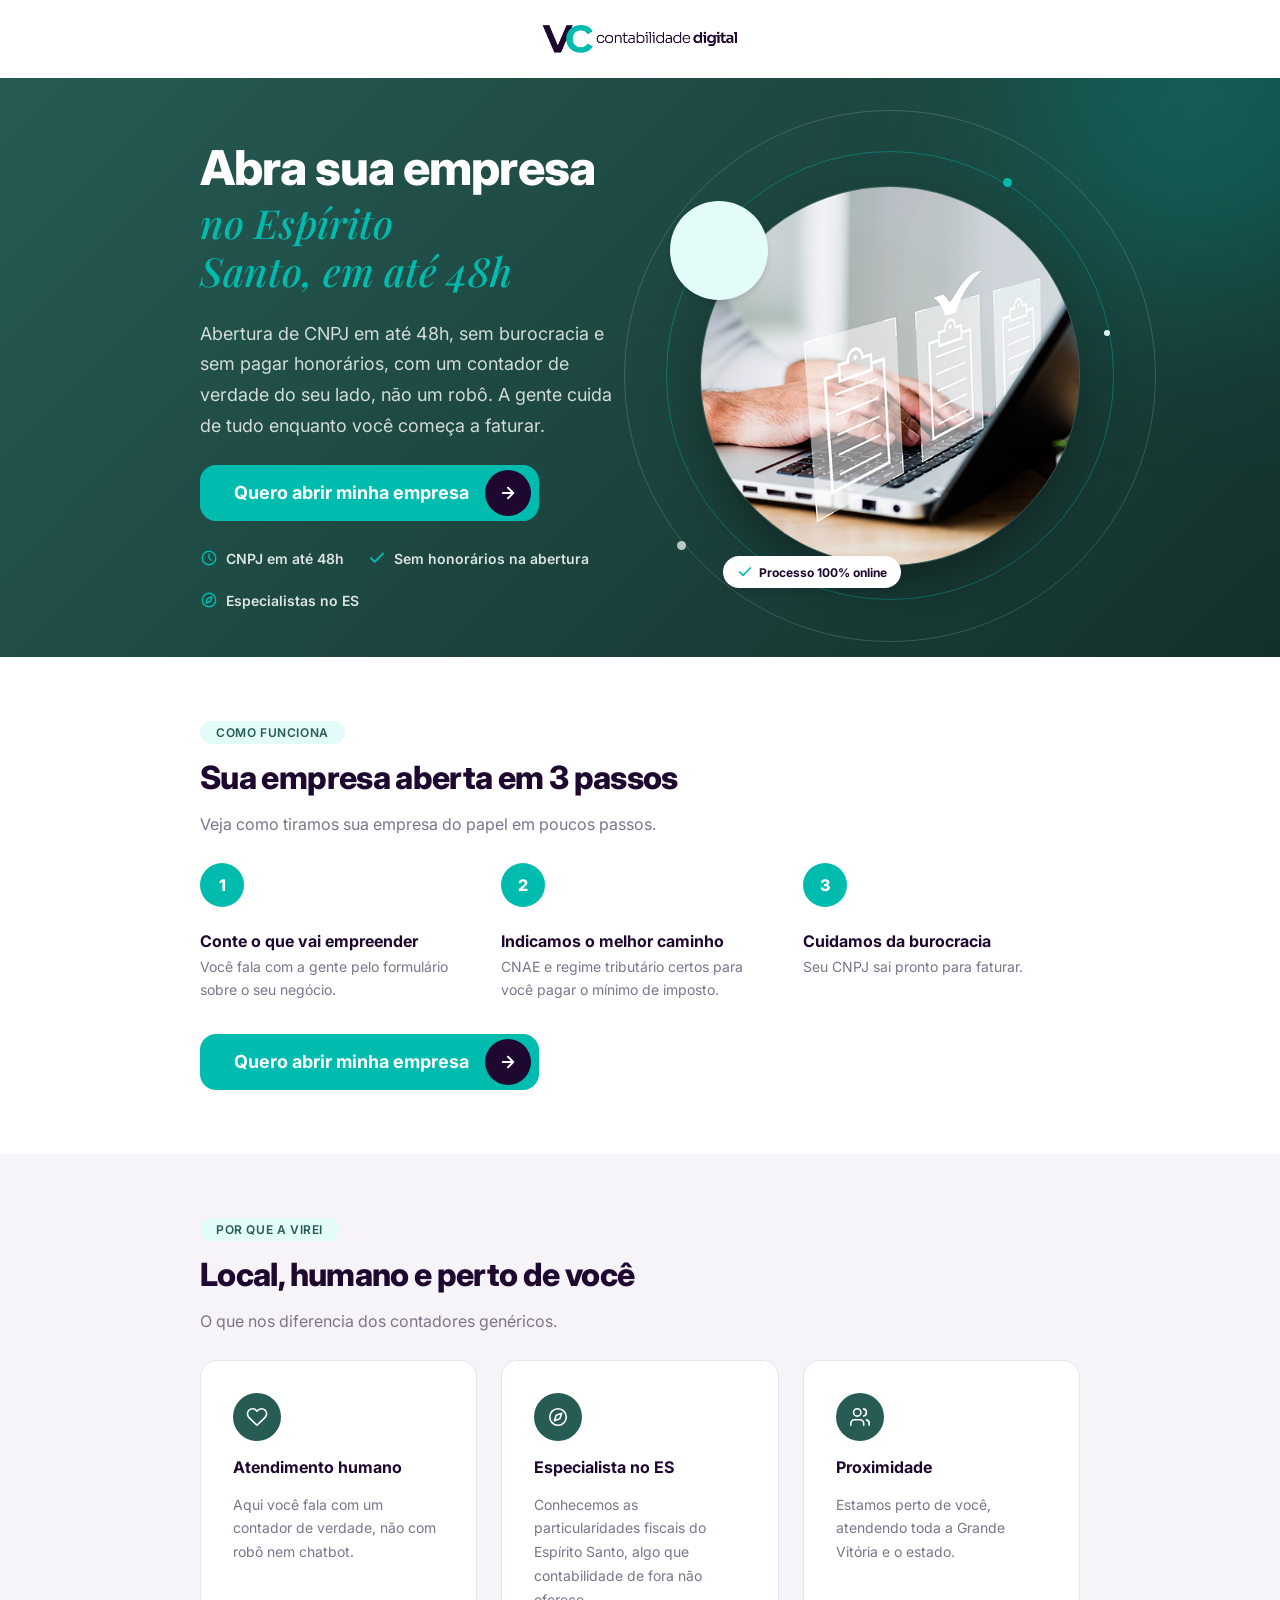
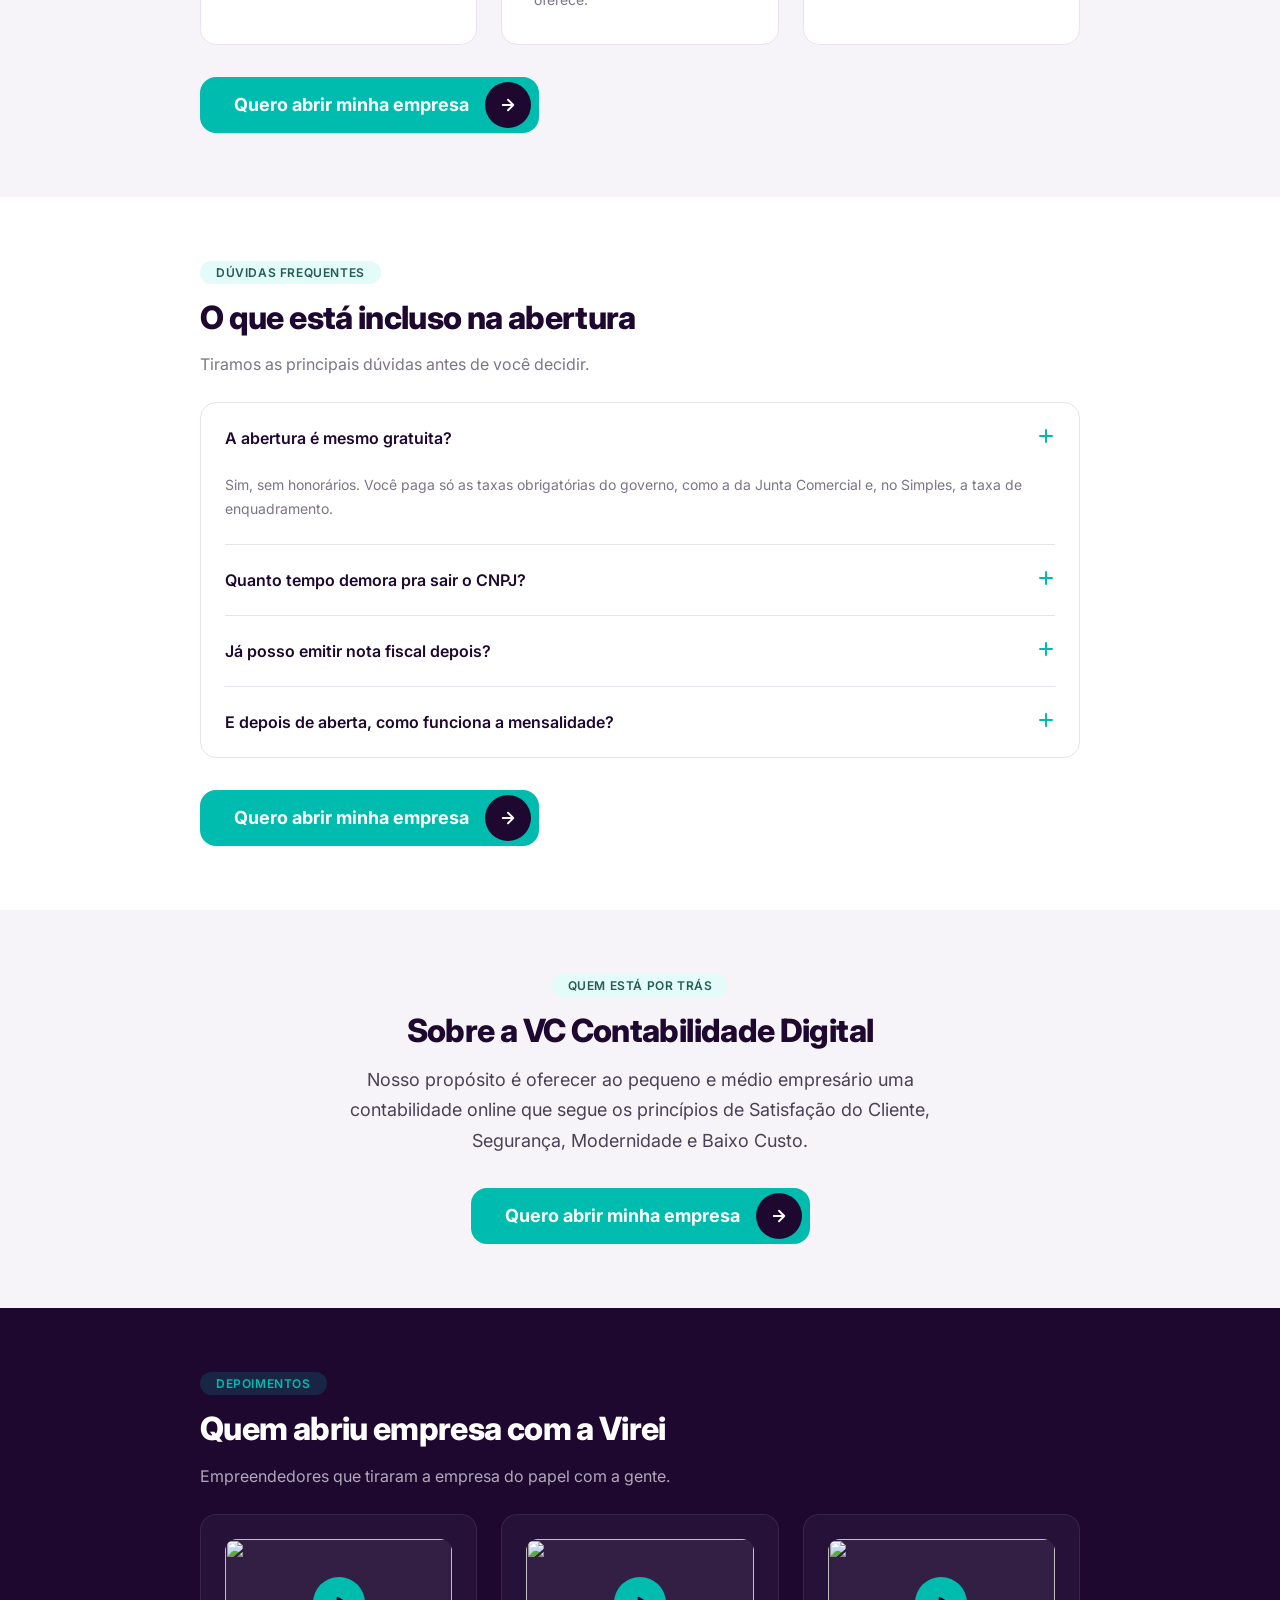
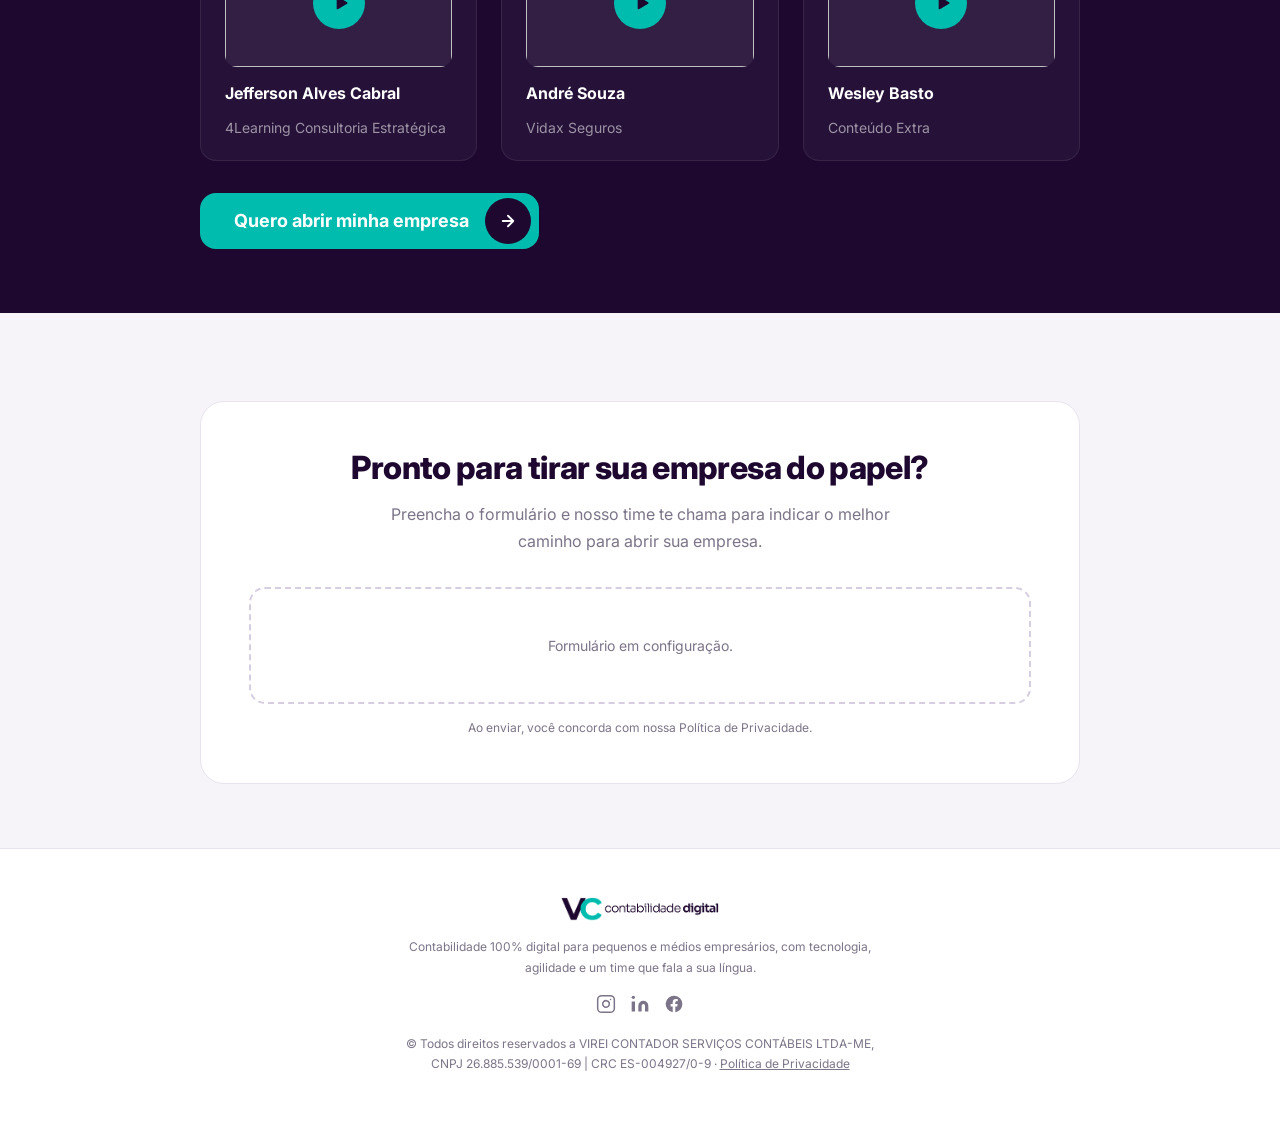
==== abertura-de-empresa/index.html @ c205fb71 "Remove eyebrow badge from all hero sections Drop the small uppercase label with the overlapping deco" ====
<!DOCTYPE html>
<html lang="pt-BR">
<head>
  <meta charset="UTF-8">
  <meta name="viewport" content="width=device-width, initial-scale=1.0">
  <title>Abra sua Empresa no Espírito Santo em até 48h, VC Contabilidade Digital</title>
  <meta name="description" content="Abertura de CNPJ em até 48h, sem burocracia e sem pagar honorários, com um contador de verdade do seu lado.">
  <link rel="icon" type="image/webp" href="/assets/vireicontador/favicon_vireicontador.webp">
  <link rel="preconnect" href="https://fonts.googleapis.com">
  <link rel="preconnect" href="https://fonts.gstatic.com" crossorigin>
  <link href="https://fonts.googleapis.com/css2?family=Inter:wght@400;500;600;700;800&family=Playfair+Display:ital,wght@1,500;1,600&display=swap" rel="stylesheet">
  <link rel="stylesheet" href="/assets/vireicontador/lp-funis.css">
</head>
<body>

<svg xmlns="http://www.w3.org/2000/svg" style="display:none">
  <symbol id="icon-arrow" viewBox="0 0 24 24" fill="none" stroke="currentColor" stroke-width="2.5" stroke-linecap="round" stroke-linejoin="round"><path d="M5 12h14M12 5l7 7-7 7"/></symbol>
  <symbol id="icon-play" viewBox="0 0 24 24" fill="currentColor"><path d="M8 5.5v13a1 1 0 0 0 1.5.87l11-6.5a1 1 0 0 0 0-1.74l-11-6.5A1 1 0 0 0 8 5.5Z"/></symbol>
  <symbol id="icon-plus" viewBox="0 0 18 18" fill="none" stroke="currentColor" stroke-width="2" stroke-linecap="round"><line class="v" x1="9" y1="3" x2="9" y2="15"/><line x1="3" y1="9" x2="15" y2="9"/></symbol>
  <symbol id="icon-check" viewBox="0 0 24 24" fill="none" stroke="currentColor" stroke-width="2.5" stroke-linecap="round" stroke-linejoin="round"><path d="M20 6 9 17l-5-5"/></symbol>
  <symbol id="icon-clock" viewBox="0 0 24 24" fill="none" stroke="currentColor" stroke-width="1.8" stroke-linecap="round" stroke-linejoin="round"><circle cx="12" cy="12" r="9"/><path d="M12 7v5l3 3"/></symbol>
  <symbol id="icon-heart" viewBox="0 0 24 24" fill="none" stroke="currentColor" stroke-width="1.8" stroke-linecap="round" stroke-linejoin="round"><path d="M20.84 4.61a5.5 5.5 0 00-7.78 0L12 5.67l-1.06-1.06a5.5 5.5 0 10-7.78 7.78l1.06 1.06L12 21l7.78-7.55 1.06-1.06a5.5 5.5 0 000-7.78Z"/></symbol>
  <symbol id="icon-compass" viewBox="0 0 24 24" fill="none" stroke="currentColor" stroke-width="1.8" stroke-linecap="round" stroke-linejoin="round"><circle cx="12" cy="12" r="9"/><path d="M16 8l-2 6-6 2 2-6 6-2z"/></symbol>
  <symbol id="icon-users" viewBox="0 0 24 24" fill="none" stroke="currentColor" stroke-width="1.8" stroke-linecap="round" stroke-linejoin="round"><path d="M16 21v-2a4 4 0 00-4-4H6a4 4 0 00-4 4v2"/><circle cx="9" cy="7" r="4"/><path d="M22 21v-2a4 4 0 00-3-3.87M16 3.13a4 4 0 010 7.75"/></symbol>
  <symbol id="icon-instagram" viewBox="0 0 24 24" fill="none" stroke="currentColor" stroke-width="1.8" stroke-linecap="round" stroke-linejoin="round"><rect x="2" y="2" width="20" height="20" rx="5" ry="5"/><path d="M16 11.37A4 4 0 1112.63 8 4 4 0 0116 11.37z"/><line x1="17.5" y1="6.5" x2="17.51" y2="6.5"/></symbol>
  <symbol id="icon-linkedin" viewBox="0 0 24 24" fill="currentColor"><path d="M16 8a6 6 0 016 6v7h-4v-7a2 2 0 00-2-2 2 2 0 00-2 2v7h-4v-7a6 6 0 016-6zM2 9h4v12H2z"/><circle cx="4" cy="4" r="2"/></symbol>
  <symbol id="icon-facebook" viewBox="0 0 24 24" fill="currentColor"><path d="M22 12a10 10 0 10-11.56 9.88v-6.99H7.9V12h2.54V9.8c0-2.5 1.49-3.89 3.77-3.89 1.09 0 2.24.2 2.24.2v2.46h-1.26c-1.24 0-1.63.77-1.63 1.56V12h2.78l-.44 2.89h-2.34v6.99A10 10 0 0022 12z"/></symbol>
</svg>

<div class="lp-brand">
  <img src="/assets/vireicontador/logo-vcdigital-roxo.webp" alt="VC Contabilidade Digital">
</div>

<!-- HERO -->
<section class="lp-hero">
  <div class="container lp-hero__inner">
    <div class="lp-hero__content">
      <h1 class="lp-hero__title">
        <span class="lp-hero__title-bold">Abra sua empresa</span>
        <span class="lp-hero__title-script">no Espírito Santo, em até 48h</span>
      </h1>
      <p class="lp-hero__desc">Abertura de CNPJ em até 48h, sem burocracia e sem pagar honorários, com um contador de verdade do seu lado, não um robô. A gente cuida de tudo enquanto você começa a faturar.</p>
      <a href="#formulario" class="btn btn--split">
        <span>Quero abrir minha empresa</span>
        <span class="btn__circle" aria-hidden="true"><svg><use href="#icon-arrow"/></svg></span>
      </a>
      <div class="lp-hero__trust">
        <span class="lp-hero__trust-item"><svg aria-hidden="true"><use href="#icon-clock"/></svg>CNPJ em até 48h</span>
        <span class="lp-hero__trust-item"><svg aria-hidden="true"><use href="#icon-check"/></svg>Sem honorários na abertura</span>
        <span class="lp-hero__trust-item"><svg aria-hidden="true"><use href="#icon-compass"/></svg>Especialistas no ES</span>
      </div>
    </div>
    <div class="lp-hero__orbits">
      <span class="lp-hero__ring lp-hero__ring--1" aria-hidden="true"></span>
      <span class="lp-hero__ring lp-hero__ring--2" aria-hidden="true"></span>
      <span class="lp-hero__ring lp-hero__ring--3" aria-hidden="true"></span>
      <span class="lp-hero__dot lp-hero__dot--1" aria-hidden="true"></span>
      <span class="lp-hero__dot lp-hero__dot--2" aria-hidden="true"></span>
      <span class="lp-hero__dot lp-hero__dot--3" aria-hidden="true"></span>
      <span class="lp-hero__accent-circle" aria-hidden="true"></span>
      <div class="lp-hero__media">
        <img src="/assets/vireicontador/abertura-empresa-vc.webp" alt="Processo de abertura de empresa 100% online" width="380" height="380" loading="eager">
      </div>
      <span class="lp-hero__badge"><svg aria-hidden="true"><use href="#icon-check"/></svg>Processo 100% online</span>
    </div>
  </div>
</section>

<!-- COMO FUNCIONA -->
<section class="lp-section">
  <div class="container">
    <span class="lp-section__eyebrow">Como funciona</span>
    <h2 class="lp-section__title">Sua empresa aberta em 3 passos</h2>
    <p class="lp-section__desc">Veja como tiramos sua empresa do papel em poucos passos.</p>
    <div class="lp-steps">
      <div class="lp-step">
        <span class="lp-step__no">1</span>
        <div><p class="lp-step__title">Conte o que vai empreender</p><p class="lp-step__desc">Você fala com a gente pelo formulário sobre o seu negócio.</p></div>
      </div>
      <div class="lp-step">
        <span class="lp-step__no">2</span>
        <div><p class="lp-step__title">Indicamos o melhor caminho</p><p class="lp-step__desc">CNAE e regime tributário certos para você pagar o mínimo de imposto.</p></div>
      </div>
      <div class="lp-step">
        <span class="lp-step__no">3</span>
        <div><p class="lp-step__title">Cuidamos da burocracia</p><p class="lp-step__desc">Seu CNPJ sai pronto para faturar.</p></div>
      </div>
    </div>
    <div class="lp-section__cta">
      <a href="#formulario" class="btn btn--split">
        <span>Quero abrir minha empresa</span>
        <span class="btn__circle" aria-hidden="true"><svg><use href="#icon-arrow"/></svg></span>
      </a>
    </div>
  </div>
</section>

<!-- DIFERENCIAL -->
<section class="lp-section lp-section--alt">
  <div class="container">
    <span class="lp-section__eyebrow">Por que a Virei</span>
    <h2 class="lp-section__title">Local, humano e perto de você</h2>
    <p class="lp-section__desc">O que nos diferencia dos contadores genéricos.</p>
    <div class="lp-diff-grid">
      <div class="lp-diff-card">
        <span class="lp-diff-card__icon" aria-hidden="true"><svg><use href="#icon-heart"/></svg></span>
        <p class="lp-diff-card__title">Atendimento humano</p>
        <p class="lp-diff-card__desc">Aqui você fala com um contador de verdade, não com robô nem chatbot.</p>
      </div>
      <div class="lp-diff-card">
        <span class="lp-diff-card__icon" aria-hidden="true"><svg><use href="#icon-compass"/></svg></span>
        <p class="lp-diff-card__title">Especialista no ES</p>
        <p class="lp-diff-card__desc">Conhecemos as particularidades fiscais do Espírito Santo, algo que contabilidade de fora não oferece.</p>
      </div>
      <div class="lp-diff-card">
        <span class="lp-diff-card__icon" aria-hidden="true"><svg><use href="#icon-users"/></svg></span>
        <p class="lp-diff-card__title">Proximidade</p>
        <p class="lp-diff-card__desc">Estamos perto de você, atendendo toda a Grande Vitória e o estado.</p>
      </div>
    </div>
    <div class="lp-section__cta">
      <a href="#formulario" class="btn btn--split">
        <span>Quero abrir minha empresa</span>
        <span class="btn__circle" aria-hidden="true"><svg><use href="#icon-arrow"/></svg></span>
      </a>
    </div>
  </div>
</section>

<!-- OBJEÇÕES / O QUE ESTÁ INCLUSO -->
<section class="lp-section">
  <div class="container">
    <span class="lp-section__eyebrow">Dúvidas frequentes</span>
    <h2 class="lp-section__title">O que está incluso na abertura</h2>
    <p class="lp-section__desc">Tiramos as principais dúvidas antes de você decidir.</p>
    <div class="lp-faq">
      <details class="lp-faq__item" open>
        <summary class="lp-faq__trigger"><span class="lp-faq__question">A abertura é mesmo gratuita?</span><span class="lp-faq__icon" aria-hidden="true"><svg width="18" height="18"><use href="#icon-plus"/></svg></span></summary>
        <div class="lp-faq__answer">Sim, sem honorários. Você paga só as taxas obrigatórias do governo, como a da Junta Comercial e, no Simples, a taxa de enquadramento.</div>
      </details>
      <details class="lp-faq__item">
        <summary class="lp-faq__trigger"><span class="lp-faq__question">Quanto tempo demora pra sair o CNPJ?</span><span class="lp-faq__icon" aria-hidden="true"><svg width="18" height="18"><use href="#icon-plus"/></svg></span></summary>
        <div class="lp-faq__answer">Em até 48h com a documentação em mãos, podendo variar conforme o estado.</div>
      </details>
      <details class="lp-faq__item">
        <summary class="lp-faq__trigger"><span class="lp-faq__question">Já posso emitir nota fiscal depois?</span><span class="lp-faq__icon" aria-hidden="true"><svg width="18" height="18"><use href="#icon-plus"/></svg></span></summary>
        <div class="lp-faq__answer">Sim, assim que o CNPJ é emitido você já pode começar a faturar e emitir notas normalmente.</div>
      </details>
      <details class="lp-faq__item">
        <summary class="lp-faq__trigger"><span class="lp-faq__question">E depois de aberta, como funciona a mensalidade?</span><span class="lp-faq__icon" aria-hidden="true"><svg width="18" height="18"><use href="#icon-plus"/></svg></span></summary>
        <div class="lp-faq__answer">Você passa a contar com nossa contabilidade mensal, com plano sob medida para o seu faturamento e atividade, sem surpresas.</div>
      </details>
    </div>
    <div class="lp-section__cta">
      <a href="#formulario" class="btn btn--split">
        <span>Quero abrir minha empresa</span>
        <span class="btn__circle" aria-hidden="true"><svg><use href="#icon-arrow"/></svg></span>
      </a>
    </div>
  </div>
</section>

<!-- SOBRE A VC -->
<section class="lp-section lp-section--alt lp-section--center">
  <div class="container">
    <span class="lp-section__eyebrow">Quem está por trás</span>
    <h2 class="lp-section__title">Sobre a VC Contabilidade Digital</h2>
    <p class="lp-section__desc">Nosso propósito é oferecer ao pequeno e médio empresário uma contabilidade online que segue os princípios de Satisfação do Cliente, Segurança, Modernidade e Baixo Custo.</p>
    <div class="lp-section__cta">
      <a href="#formulario" class="btn btn--split">
        <span>Quero abrir minha empresa</span>
        <span class="btn__circle" aria-hidden="true"><svg><use href="#icon-arrow"/></svg></span>
      </a>
    </div>
  </div>
</section>

<!-- PROVA SOCIAL -->
<section class="lp-section lp-section--dark">
  <div class="container">
    <span class="lp-section__eyebrow" style="background-color: rgba(0,188,174,.16); color: var(--color-primary);">Depoimentos</span>
    <h2 class="lp-section__title">Quem abriu empresa com a Virei</h2>
    <p class="lp-section__desc">Empreendedores que tiraram a empresa do papel com a gente.</p>
    <div class="lp-clients">
      <article class="lp-client-card">
        <a class="lp-client-card__video" href="https://www.youtube.com/watch?v=TdjzGCU_9qc" target="_blank" rel="noopener noreferrer" aria-label="Assistir depoimento de Jefferson Alves Cabral no YouTube">
          <img src="https://img.youtube.com/vi/TdjzGCU_9qc/hqdefault.jpg" alt="" loading="lazy" decoding="async">
          <span class="lp-client-card__play" aria-hidden="true"><svg><use href="#icon-play"/></svg></span>
        </a>
        <p class="lp-client-card__name">Jefferson Alves Cabral</p>
        <p class="lp-client-card__role">4Learning Consultoria Estratégica</p>
      </article>
      <article class="lp-client-card">
        <a class="lp-client-card__video" href="https://www.youtube.com/watch?v=vL1uC9uNlgM" target="_blank" rel="noopener noreferrer" aria-label="Assistir depoimento de André Souza no YouTube">
          <img src="https://img.youtube.com/vi/vL1uC9uNlgM/hqdefault.jpg" alt="" loading="lazy" decoding="async">
          <span class="lp-client-card__play" aria-hidden="true"><svg><use href="#icon-play"/></svg></span>
        </a>
        <p class="lp-client-card__name">André Souza</p>
        <p class="lp-client-card__role">Vidax Seguros</p>
      </article>
      <article class="lp-client-card">
        <a class="lp-client-card__video" href="https://www.youtube.com/watch?v=elzcqGQJx8M" target="_blank" rel="noopener noreferrer" aria-label="Assistir depoimento de Wesley Basto no YouTube">
          <img src="https://img.youtube.com/vi/elzcqGQJx8M/hqdefault.jpg" alt="" loading="lazy" decoding="async">
          <span class="lp-client-card__play" aria-hidden="true"><svg><use href="#icon-play"/></svg></span>
        </a>
        <p class="lp-client-card__name">Wesley Basto</p>
        <p class="lp-client-card__role">Conteúdo Extra</p>
      </article>
    </div>
    <div class="lp-section__cta">
      <a href="#formulario" class="btn btn--split">
        <span>Quero abrir minha empresa</span>
        <span class="btn__circle" aria-hidden="true"><svg><use href="#icon-arrow"/></svg></span>
      </a>
    </div>
  </div>
</section>

<!-- OFERTA + FORMULÁRIO -->
<section class="lp-section lp-section--alt" id="formulario">
  <div class="container">
    <div class="lp-form">
      <h2 class="lp-section__title">Pronto para tirar sua empresa do papel?</h2>
      <p class="lp-section__desc" style="margin-inline:auto">Preencha o formulário e nosso time te chama para indicar o melhor caminho para abrir sua empresa.</p>
      <!-- Embed do formulário HubSpot vai aqui (nome, WhatsApp, "qual o ramo da empresa que vai abrir?") -->
      <div class="lp-form__embed" id="hubspot-form-abertura-empresa">Formulário em configuração.</div>
      <p class="lp-form__lgpd">Ao enviar, você concorda com nossa <a href="/politica-de-privacidade">Política de Privacidade</a>.</p>
    </div>
  </div>
</section>

<footer class="lp-footer">
  <img src="/assets/vireicontador/logo-vcdigital-roxo.webp" alt="VC Contabilidade Digital">
  <p class="lp-footer__desc">Contabilidade 100% digital para pequenos e médios empresários, com tecnologia, agilidade e um time que fala a sua língua.</p>
  <div class="lp-footer__social">
    <a href="https://www.instagram.com/vireicontador/" target="_blank" rel="noopener noreferrer" aria-label="Instagram"><svg aria-hidden="true"><use href="#icon-instagram"/></svg></a>
    <a href="https://www.linkedin.com/company/vireicontador/" target="_blank" rel="noopener noreferrer" aria-label="LinkedIn"><svg aria-hidden="true"><use href="#icon-linkedin"/></svg></a>
    <a href="https://www.facebook.com/vireicontador/" target="_blank" rel="noopener noreferrer" aria-label="Facebook"><svg aria-hidden="true"><use href="#icon-facebook"/></svg></a>
  </div>
  <p>© Todos direitos reservados a VIREI CONTADOR SERVIÇOS CONTÁBEIS LTDA-ME, CNPJ 26.885.539/0001-69 | CRC ES-004927/0-9 · <a href="/politica-de-privacidade">Política de Privacidade</a></p>
</footer>

</body>
</html>
---- assets/vireicontador/lp-funis.css ----
:root {
  --color-primary:        #00BCAE;
  --color-primary-hover:  #00A89B;
  --color-primary-light:  #E3FBF9;
  --color-secondary:      #265C54;

  --color-text-strong:    #1E0830;
  --color-text-body:      #4A4156;
  --color-text-muted:     #7C7488;
  --color-text-inverse:   #FFFFFF;

  --color-background:     #FFFFFF;
  --color-background-alt: #F6F4F8;
  --color-background-dark:#1E0830;

  --color-border:         #E8E3EE;
  --color-border-strong:  #D6CEE0;

  --font-heading: 'Inter', system-ui, sans-serif;
  --font-body:    'Inter', system-ui, sans-serif;

  --font-size-xs:   0.75rem;
  --font-size-sm:   0.875rem;
  --font-size-base: 1rem;
  --font-size-lg:   1.125rem;
  --font-size-xl:   1.25rem;
  --font-size-2xl:  1.5rem;
  --font-size-3xl:  2rem;
  --font-size-4xl:  2.5rem;
  --font-size-5xl:  3rem;

  --line-height-tight:   1.1;
  --line-height-snug:    1.3;
  --line-height-relaxed: 1.7;

  --letter-spacing-tight: -0.02em;
  --letter-spacing-wide:   0.05em;

  --space-xs:  0.25rem;
  --space-sm:  0.5rem;
  --space-md:  1rem;
  --space-lg:  1.5rem;
  --space-xl:  2rem;
  --space-2xl: 3rem;
  --space-3xl: 4rem;
  --space-4xl: 6rem;

  --radius-md:  0.5rem;
  --radius-lg:  0.75rem;
  --radius-xl:  1rem;
  --radius-2xl: 1.5rem;
  --radius-full:9999px;

  --shadow-md: 0 4px 6px rgba(30,8,48,0.07), 0 2px 4px rgba(30,8,48,0.05);
}

*, *::before, *::after { box-sizing: border-box; margin: 0; padding: 0; }
html { scroll-behavior: smooth; }
body { color: var(--color-text-body); background: var(--color-background); font-family: var(--font-body); -webkit-font-smoothing: antialiased; }
a { color: inherit; text-decoration: none; }
img { display: block; max-width: 100%; }
ul, ol { list-style: none; }
.container { width: min(720px, calc(100% - 48px)); margin: 0 auto; }

/* ───────── BUTTON ───────── */
.btn {
  display: inline-flex; align-items: center; justify-content: center; gap: var(--space-sm);
  min-height: 56px; padding-inline: var(--space-xl); border-radius: var(--radius-xl);
  font-family: var(--font-body); font-weight: 700; font-size: var(--font-size-lg); line-height: 1;
  background-color: var(--color-primary); color: var(--color-text-inverse); border: 2px solid var(--color-primary);
  text-decoration: none; white-space: nowrap; cursor: pointer;
  transition: background-color .15s ease, transform .15s ease;
}
.btn:hover { background-color: var(--color-primary-hover); border-color: var(--color-primary-hover); transform: translateY(-1px); }
.btn svg { width: 18px; height: 18px; flex-shrink: 0; }

/* ───────── BRAND BAR (sem navegação) ───────── */
.lp-brand { padding-block: var(--space-lg); text-align: center; }
.lp-brand img { height: 30px; width: auto; margin-inline: auto; }

/* ───────── HERO ───────── */
.lp-hero {
  position: relative; overflow: hidden;
  background: linear-gradient(135deg, var(--color-secondary) 0%, #14302C 100%);
  padding-block: var(--space-3xl) var(--space-2xl);
}
.lp-hero::before { content:''; position:absolute; width:340px; height:340px; top:-140px; right:-100px; border-radius:50%; background:var(--color-primary); filter:blur(110px); opacity:.32; }
.lp-hero__inner { position: relative; display: flex; flex-direction: column; align-items: center; gap: var(--space-xl); text-align: center; }

.lp-hero__title { display: flex; flex-direction: column; gap: 4px; max-width: 34ch; }
.lp-hero__title-bold {
  font-family: var(--font-heading); font-size: clamp(var(--font-size-3xl), 6vw, var(--font-size-5xl));
  font-weight: 800; line-height: var(--line-height-tight); letter-spacing: var(--letter-spacing-tight);
  color: var(--color-text-inverse); text-wrap: balance;
}
.lp-hero__title-script {
  font-family: 'Playfair Display', serif; font-style: italic; font-weight: 500;
  font-size: clamp(var(--font-size-2xl), 5vw, var(--font-size-4xl));
  line-height: 1.2; color: var(--color-primary); text-wrap: balance;
}

.lp-hero__desc { font-size: var(--font-size-lg); line-height: var(--line-height-relaxed); color: rgba(255,255,255,.8); max-width: 52ch; }

.lp-hero__orbits { position: relative; width: 100%; max-width: 360px; aspect-ratio: 1 / 1; margin-top: var(--space-md); }
.lp-hero__ring { position: absolute; border-radius: 50%; pointer-events: none; }
.lp-hero__ring--1 { inset: -9%; border: 1px solid rgba(0,188,174,.4); }
.lp-hero__ring--2 { inset: -20%; border: 1px solid rgba(255,255,255,.16); }
.lp-hero__ring--3 { inset: 9%; border: 1px solid rgba(227,251,249,.3); }
.lp-hero__dot { position: absolute; width: 9px; height: 9px; border-radius: 50%; pointer-events: none; }
.lp-hero__dot--1 { top: -2%; right: 18%; background: var(--color-primary); }
.lp-hero__dot--2 { bottom: 4%; left: -6%; background: #fff; opacity: .7; }
.lp-hero__dot--3 { top: 38%; right: -8%; width: 6px; height: 6px; background: var(--color-primary-light); }

.lp-hero__media { position: relative; width: 100%; height: 100%; border-radius: 50%; overflow: hidden; border: 1px solid rgba(255,255,255,.16); box-shadow: 0 24px 64px -20px rgba(0,0,0,.55); z-index: 1; }
.lp-hero__media img { width: 100%; height: 100%; object-fit: cover; }

.lp-hero__accent-circle { position: absolute; top: 4%; left: -8%; width: 26%; aspect-ratio: 1/1; border-radius: 50%; background: var(--color-primary-light); z-index: 2; box-shadow: var(--shadow-md); }

.lp-hero__badge {
  position: absolute; bottom: -6%; left: 6%; z-index: 2;
  display: inline-flex; align-items: center; gap: 6px;
  background-color: #fff; color: var(--color-text-strong);
  padding: 8px 14px; border-radius: 9999px; font-size: var(--font-size-xs); font-weight: 700;
  box-shadow: var(--shadow-md); white-space: nowrap;
}
.lp-hero__badge svg { width: 16px; height: 16px; color: var(--color-primary); flex-shrink: 0; }

.lp-hero__trust { display: flex; flex-wrap: wrap; gap: var(--space-lg); margin-top: var(--space-xs); justify-content: center; }
.lp-hero__trust-item { display: flex; align-items: center; gap: var(--space-sm); font-size: var(--font-size-sm); font-weight: 600; color: rgba(255,255,255,.85); }
.lp-hero__trust-item svg { width: 18px; height: 18px; color: var(--color-primary); flex-shrink: 0; }
@media (min-width: 860px) { .lp-hero__trust { justify-content: flex-start; } }

/* ───────── CTA split (pílula + círculo) ───────── */
.btn--split { padding-right: 6px; gap: var(--space-md); }
.btn--split .btn__circle {
  display: inline-grid; place-items: center; width: 46px; height: 46px; border-radius: 50%;
  background-color: var(--color-text-strong); color: #fff; margin-block: -6px; flex-shrink: 0;
}
.btn--split .btn__circle svg { width: 18px; height: 18px; }

/* ───────── CTA de seção ───────── */
.lp-section__cta { margin-top: var(--space-xl); }
.lp-section--center .lp-section__cta { display: flex; justify-content: center; }

/* ───────── SECTION ───────── */
.lp-section { padding-block: var(--space-3xl); }
.lp-section--alt { background-color: var(--color-background-alt); }
.lp-section--dark { background-color: var(--color-background-dark); }
.lp-section__eyebrow {
  display: inline-flex; padding: 4px var(--space-md); background-color: var(--color-primary-light);
  color: var(--color-secondary); border-radius: 9999px; font-size: var(--font-size-xs); font-weight: 600;
  letter-spacing: var(--letter-spacing-wide); text-transform: uppercase; margin-block-end: var(--space-md);
}
.lp-section__title {
  font-family: var(--font-heading); font-size: clamp(var(--font-size-xl), 4vw, var(--font-size-3xl));
  font-weight: 800; line-height: var(--line-height-tight); color: var(--color-text-strong);
  letter-spacing: var(--letter-spacing-tight); margin-block-end: var(--space-md);
}
.lp-section--dark .lp-section__title { color: var(--color-text-inverse); }
.lp-section__desc { font-size: var(--font-size-base); line-height: var(--line-height-relaxed); color: var(--color-text-muted); max-width: 56ch; }
.lp-section--dark .lp-section__desc { color: rgba(255,255,255,.65); }

/* ───────── PAIN LIST ───────── */
.lp-pain { display: flex; flex-direction: column; gap: var(--space-sm); margin-block-start: var(--space-lg); }
.lp-pain li {
  display: flex; align-items: flex-start; gap: var(--space-md); padding: var(--space-md) var(--space-lg);
  background-color: var(--color-background); border: 1px solid var(--color-border); border-radius: var(--radius-lg);
  font-size: var(--font-size-base); color: var(--color-text-body); line-height: var(--line-height-snug);
}
.lp-pain svg { width: 20px; height: 20px; flex-shrink: 0; margin-top: 2px; color: var(--color-secondary); }

/* ───────── STEPS ───────── */
.lp-steps { display: flex; flex-direction: column; gap: var(--space-lg); margin-block-start: var(--space-lg); }
.lp-step { display: flex; gap: var(--space-lg); align-items: flex-start; }
.lp-step__no {
  flex-shrink: 0; display: inline-grid; place-items: center; width: 44px; height: 44px;
  border-radius: var(--radius-full); background-color: var(--color-primary); color: #fff;
  font-family: var(--font-heading); font-weight: 800; font-size: var(--font-size-base);
}
.lp-step__title { font-size: var(--font-size-base); font-weight: 700; color: var(--color-text-strong); margin-block-end: var(--space-xs); }
.lp-step__desc { font-size: var(--font-size-sm); line-height: var(--line-height-relaxed); color: var(--color-text-muted); }

/* ───────── QUOTE / DIFERENCIAL ───────── */
.lp-quote {
  margin-block-start: var(--space-lg); padding: var(--space-xl); border-radius: var(--radius-xl);
  background-color: var(--color-primary-light); border-left: 4px solid var(--color-primary);
}
.lp-quote p { font-size: var(--font-size-lg); line-height: var(--line-height-relaxed); color: var(--color-text-strong); font-weight: 500; }
.lp-diff-list { display: flex; flex-direction: column; gap: var(--space-md); margin-block-start: var(--space-lg); }
.lp-diff-list li { font-size: var(--font-size-base); line-height: var(--line-height-relaxed); color: var(--color-text-body); }
.lp-diff-list li strong { color: var(--color-text-strong); }

/* ───────── DIFERENCIAL EM CARDS ───────── */
.lp-diff-grid { display: grid; grid-template-columns: 1fr; gap: var(--space-lg); margin-block-start: var(--space-lg); }
.lp-diff-card { display: flex; flex-direction: column; gap: var(--space-md); padding: var(--space-xl); background-color: var(--color-background); border: 1px solid var(--color-border); border-radius: var(--radius-xl); }
.lp-diff-card__icon { display: inline-grid; place-items: center; width: 48px; height: 48px; border-radius: var(--radius-full); background-color: var(--color-secondary); color: #fff; }
.lp-diff-card__icon svg { width: 22px; height: 22px; }
.lp-diff-card__title { font-size: var(--font-size-base); font-weight: 700; color: var(--color-text-strong); }
.lp-diff-card__desc { font-size: var(--font-size-sm); line-height: var(--line-height-relaxed); color: var(--color-text-muted); }
@media (min-width: 860px) { .lp-diff-grid { grid-template-columns: repeat(3, 1fr); } }

/* ───────── SOBRE (trust block centrado) ───────── */
.lp-section--center { text-align: center; }
.lp-section--center .lp-section__title,
.lp-section--center .lp-section__desc,
.lp-section--center .lp-section__eyebrow { margin-inline: auto; }
.lp-section--center .lp-section__desc { max-width: 60ch; font-size: var(--font-size-lg); color: var(--color-text-body); }

/* ───────── FAQ ───────── */
.lp-faq { background-color: var(--color-background); border-radius: var(--radius-xl); border: 1px solid var(--color-border); padding-inline: var(--space-lg); margin-block-start: var(--space-lg); }
.lp-faq__item { border-bottom: 1px solid var(--color-border); }
.lp-faq__item:last-child { border-bottom: none; }
.lp-faq__trigger { list-style: none; cursor: pointer; display: flex; align-items: center; justify-content: space-between; gap: var(--space-lg); width: 100%; padding-block: var(--space-lg); }
.lp-faq__trigger::-webkit-details-marker { display: none; }
.lp-faq__question { font-size: var(--font-size-base); font-weight: 600; color: var(--color-text-strong); }
.lp-faq__icon { flex-shrink: 0; color: var(--color-primary); }
.lp-faq__icon .v { transform-origin: 9px 9px; transition: transform .2s ease, opacity .2s ease; }
details[open] > .lp-faq__trigger .lp-faq__icon .v { transform: rotate(90deg) scaleX(0); opacity: 0; }
.lp-faq__answer { font-size: var(--font-size-sm); line-height: var(--line-height-relaxed); color: var(--color-text-muted); padding-block-end: var(--space-lg); }
.lp-faq__answer ul { list-style: disc; padding-inline-start: 1.3em; display: flex; flex-direction: column; gap: var(--space-xs); }

/* ───────── SOCIAL PROOF ───────── */
.lp-clients { display: grid; grid-template-columns: 1fr; gap: var(--space-lg); margin-block-start: var(--space-lg); }
.lp-client-card { padding: var(--space-lg); border-radius: var(--radius-xl); background-color: rgba(255,255,255,.04); border: 1px solid rgba(255,255,255,.08); display: flex; flex-direction: column; gap: var(--space-md); }
.lp-client-card__video { position: relative; aspect-ratio: 16/9; border-radius: var(--radius-lg); overflow: hidden; background-color: rgba(255,255,255,.06); display: block; }
.lp-client-card__video img { width: 100%; height: 100%; object-fit: cover; }
.lp-client-card__play { position: absolute; top: 50%; left: 50%; transform: translate(-50%,-50%); width: 52px; height: 52px; border-radius: 50%; background-color: var(--color-primary); color: var(--color-text-strong); display: grid; place-items: center; }
.lp-client-card__play svg { width: 20px; height: 20px; margin-left: 2px; }
.lp-client-card__name { font-size: var(--font-size-base); font-weight: 700; color: var(--color-text-inverse); }
.lp-client-card__role { font-size: var(--font-size-sm); color: rgba(255,255,255,.55); }
@media (min-width: 640px) { .lp-clients { grid-template-columns: repeat(2,1fr); } }
@media (min-width: 860px) { .lp-clients { grid-template-columns: repeat(3,1fr); } }

/* ───────── FORM / OFERTA ───────── */
.lp-form { background-color: var(--color-background); border-radius: var(--radius-2xl); border: 1px solid var(--color-border); padding: var(--space-2xl); margin-block-start: var(--space-lg); text-align: center; }
.lp-form__embed { margin-block-start: var(--space-xl); padding: var(--space-2xl); border: 2px dashed var(--color-border-strong); border-radius: var(--radius-xl); color: var(--color-text-muted); font-size: var(--font-size-sm); }
.lp-form__lgpd { margin-block-start: var(--space-md); font-size: var(--font-size-xs); color: var(--color-text-muted); }

/* ───────── FOOTER ───────── */
.lp-footer { padding-block: var(--space-2xl); text-align: center; border-top: 1px solid var(--color-border); }
.lp-footer img { height: 24px; width: auto; margin-inline: auto; margin-block-end: var(--space-md); }
.lp-footer__desc { font-size: var(--font-size-sm); line-height: var(--line-height-relaxed); color: var(--color-text-muted); max-width: 46ch; margin-inline: auto; margin-block-end: var(--space-md); }
.lp-footer__social { display: flex; gap: 14px; justify-content: center; margin-block-end: var(--space-md); }
.lp-footer__social a { color: var(--color-text-muted); transition: color .15s ease; }
.lp-footer__social a:hover { color: var(--color-secondary); }
.lp-footer__social svg { width: 20px; height: 20px; }
.lp-footer p { font-size: var(--font-size-xs); line-height: var(--line-height-relaxed); color: var(--color-text-muted); max-width: 60ch; margin-inline: auto; }
.lp-footer a { color: var(--color-text-muted); text-decoration: underline; }

/* ───────── DESKTOP ───────── */
@media (min-width: 860px) {
  .container { width: min(880px, calc(100% - 80px)); }
  .lp-hero__inner { flex-direction: row; text-align: left; align-items: center; gap: var(--space-3xl); }
  .lp-hero__content { display: flex; flex-direction: column; align-items: flex-start; gap: var(--space-lg); flex: 1; }
  .lp-hero__orbits { flex-shrink: 0; max-width: 380px; margin-top: 0; }
  .lp-steps { flex-direction: row; flex-wrap: wrap; }
  .lp-step { flex: 1 1 30%; flex-direction: column; }
}
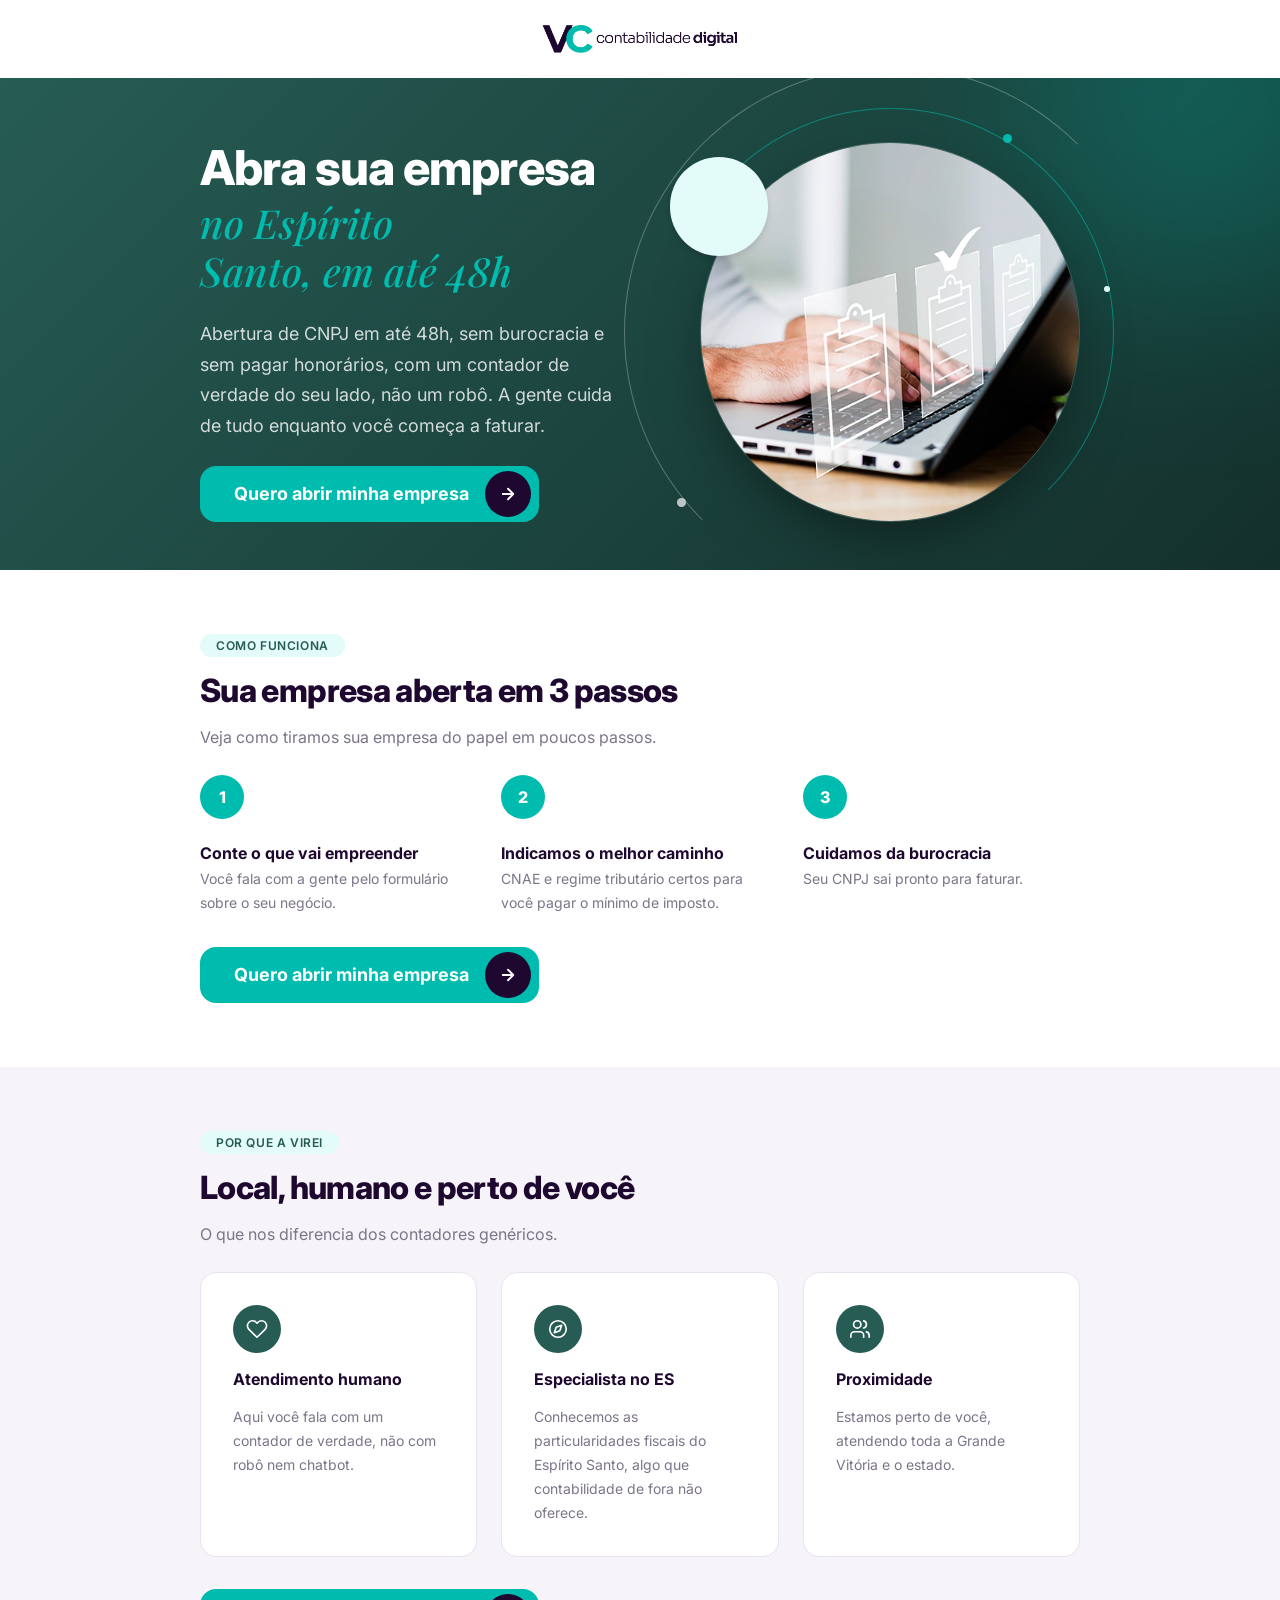
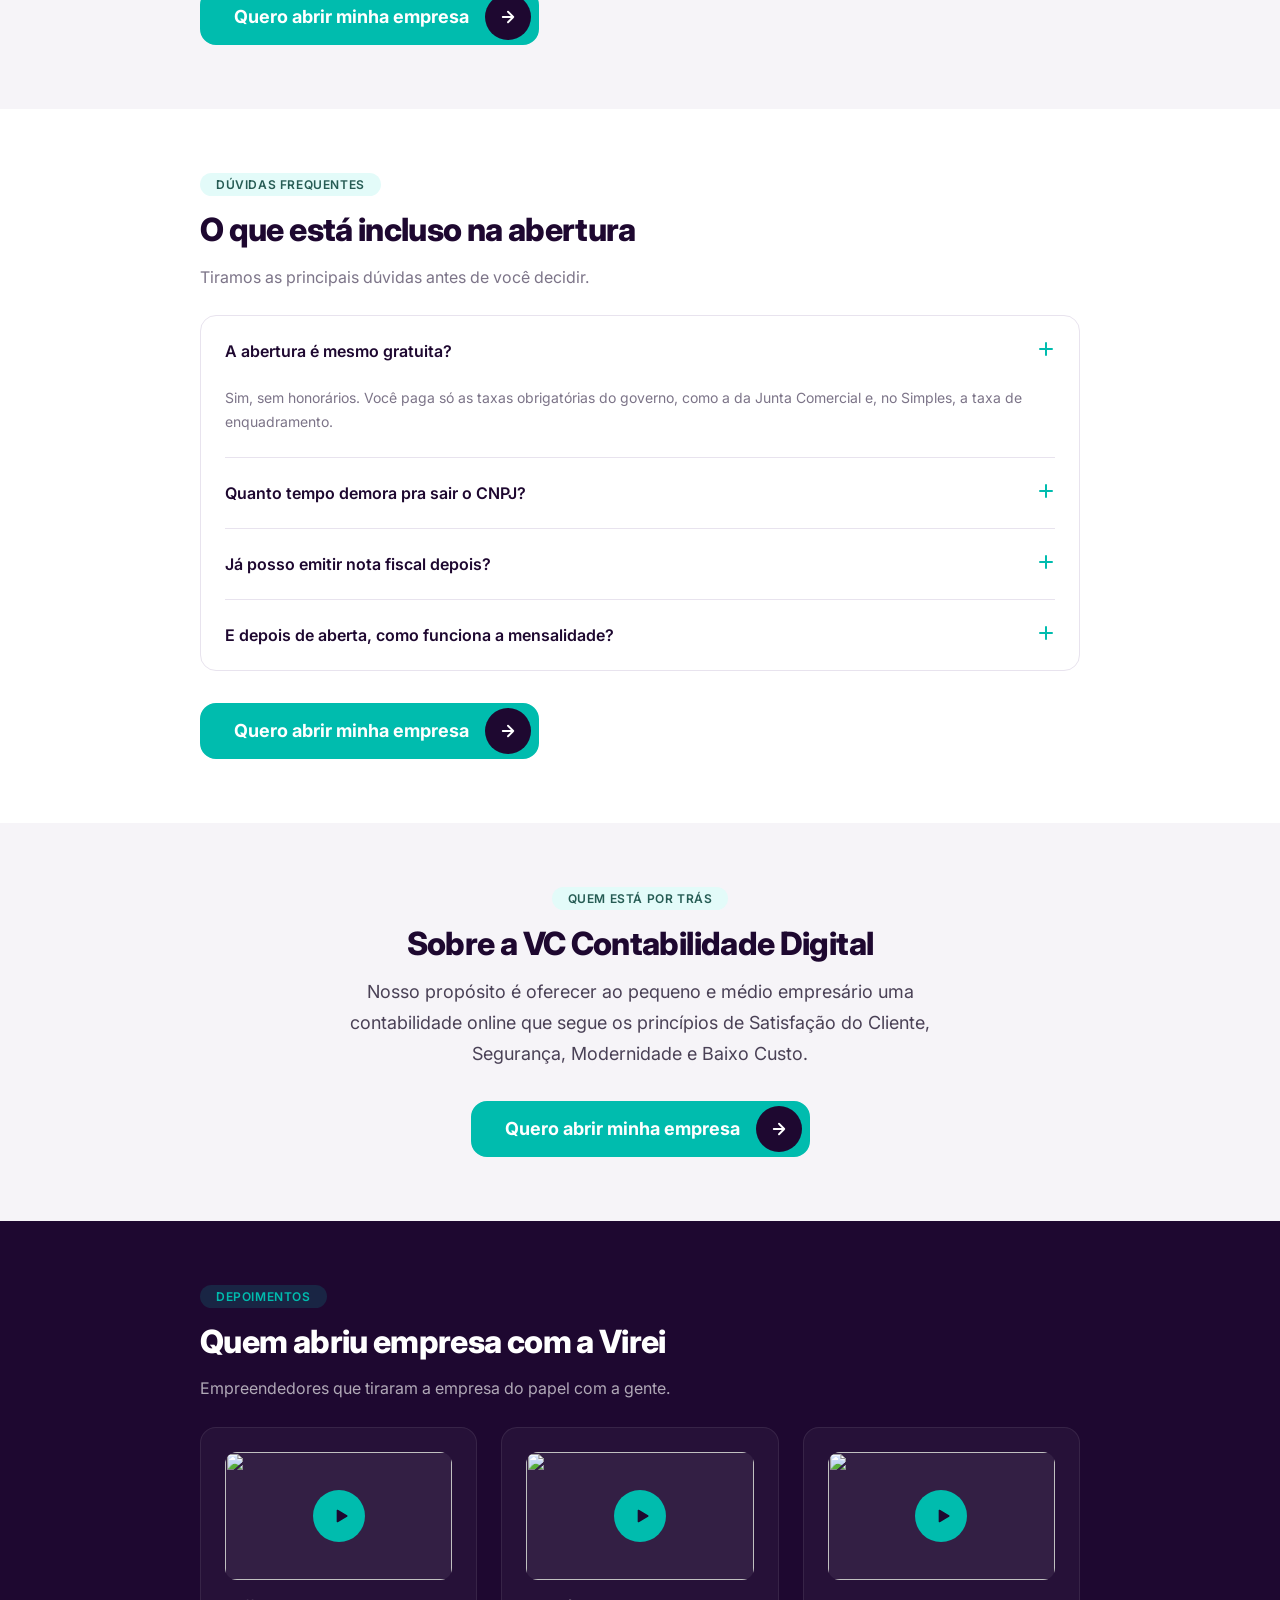
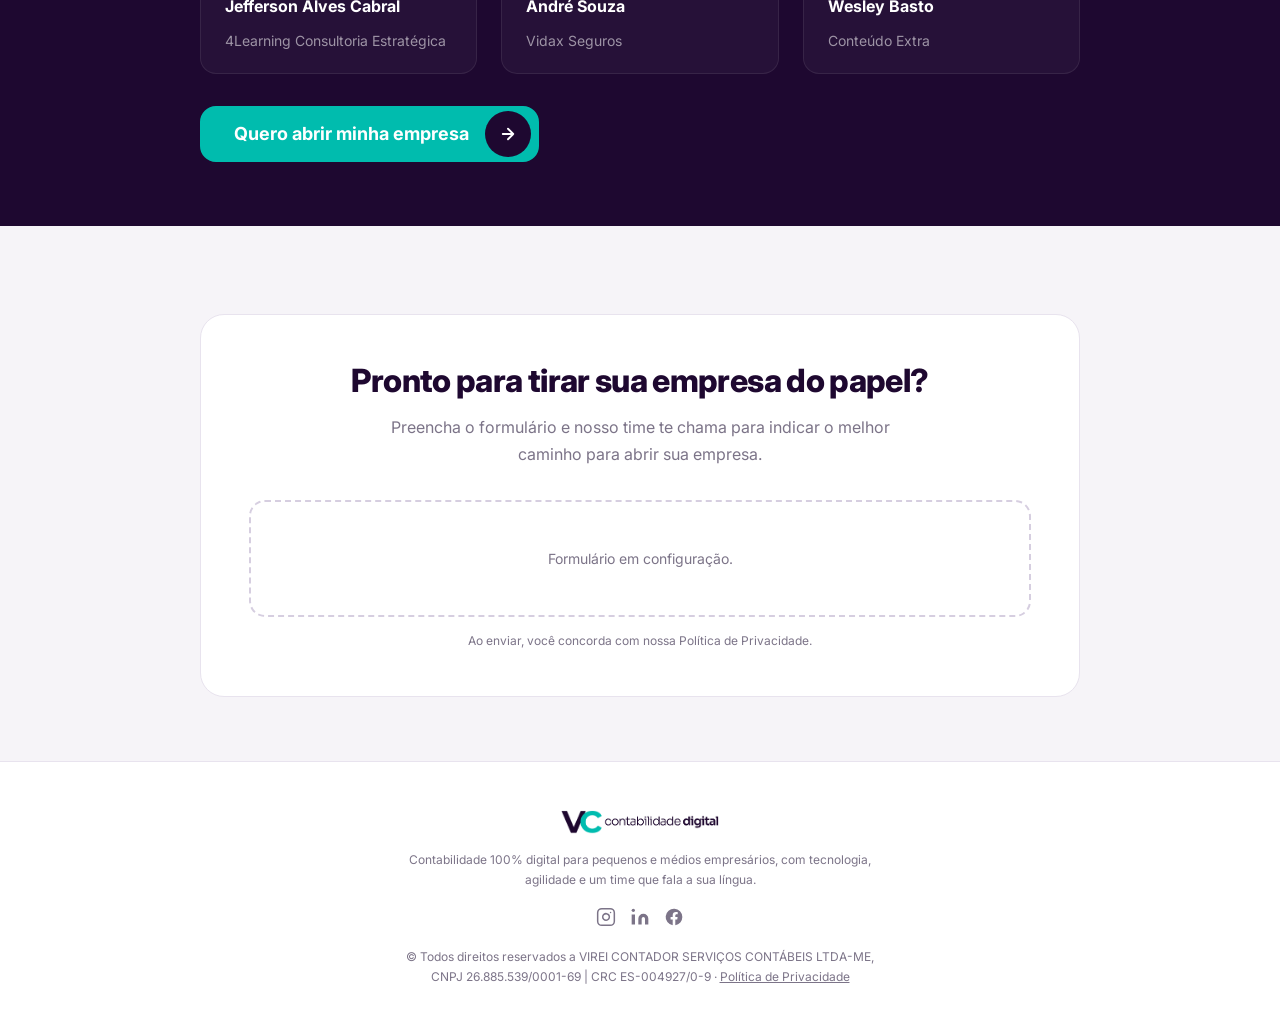
==== commit 342ab763: "Remove hero trust row/badge and animate orbit rings Drop the trust-item row and the floating photo b" ====
--- a/abertura-de-empresa/index.html
+++ b/abertura-de-empresa/index.html
@@ -44,11 +44,6 @@
         <span>Quero abrir minha empresa</span>
         <span class="btn__circle" aria-hidden="true"><svg><use href="#icon-arrow"/></svg></span>
       </a>
-      <div class="lp-hero__trust">
-        <span class="lp-hero__trust-item"><svg aria-hidden="true"><use href="#icon-clock"/></svg>CNPJ em até 48h</span>
-        <span class="lp-hero__trust-item"><svg aria-hidden="true"><use href="#icon-check"/></svg>Sem honorários na abertura</span>
-        <span class="lp-hero__trust-item"><svg aria-hidden="true"><use href="#icon-compass"/></svg>Especialistas no ES</span>
-      </div>
     </div>
     <div class="lp-hero__orbits">
       <span class="lp-hero__ring lp-hero__ring--1" aria-hidden="true"></span>
@@ -61,7 +56,6 @@
       <div class="lp-hero__media">
         <img src="/assets/vireicontador/abertura-empresa-vc.webp" alt="Processo de abertura de empresa 100% online" width="380" height="380" loading="eager">
       </div>
-      <span class="lp-hero__badge"><svg aria-hidden="true"><use href="#icon-check"/></svg>Processo 100% online</span>
     </div>
   </div>
 </section>
--- a/assets/vireicontador/lp-funis.css
+++ b/assets/vireicontador/lp-funis.css
@@ -101,34 +101,23 @@
 
 .lp-hero__desc { font-size: var(--font-size-lg); line-height: var(--line-height-relaxed); color: rgba(255,255,255,.8); max-width: 52ch; }
 
+@keyframes lp-orbit-spin { to { transform: rotate(360deg); } }
+
 .lp-hero__orbits { position: relative; width: 100%; max-width: 360px; aspect-ratio: 1 / 1; margin-top: var(--space-md); }
-.lp-hero__ring { position: absolute; border-radius: 50%; pointer-events: none; }
-.lp-hero__ring--1 { inset: -9%; border: 1px solid rgba(0,188,174,.4); }
-.lp-hero__ring--2 { inset: -20%; border: 1px solid rgba(255,255,255,.16); }
-.lp-hero__ring--3 { inset: 9%; border: 1px solid rgba(227,251,249,.3); }
+.lp-hero__ring { position: absolute; border-radius: 50%; pointer-events: none; border: 1px solid transparent; }
+.lp-hero__ring--1 { inset: -9%; border-top-color: rgba(0,188,174,.55); border-right-color: rgba(0,188,174,.55); animation: lp-orbit-spin 16s linear infinite; }
+.lp-hero__ring--2 { inset: -20%; border-top-color: rgba(255,255,255,.28); border-left-color: rgba(255,255,255,.28); animation: lp-orbit-spin 24s linear infinite reverse; }
+.lp-hero__ring--3 { inset: 9%; border-bottom-color: rgba(227,251,249,.45); border-right-color: rgba(227,251,249,.45); animation: lp-orbit-spin 12s linear infinite; }
 .lp-hero__dot { position: absolute; width: 9px; height: 9px; border-radius: 50%; pointer-events: none; }
 .lp-hero__dot--1 { top: -2%; right: 18%; background: var(--color-primary); }
 .lp-hero__dot--2 { bottom: 4%; left: -6%; background: #fff; opacity: .7; }
 .lp-hero__dot--3 { top: 38%; right: -8%; width: 6px; height: 6px; background: var(--color-primary-light); }
+@media (prefers-reduced-motion: reduce) { .lp-hero__ring { animation: none; } }
 
 .lp-hero__media { position: relative; width: 100%; height: 100%; border-radius: 50%; overflow: hidden; border: 1px solid rgba(255,255,255,.16); box-shadow: 0 24px 64px -20px rgba(0,0,0,.55); z-index: 1; }
 .lp-hero__media img { width: 100%; height: 100%; object-fit: cover; }
 
 .lp-hero__accent-circle { position: absolute; top: 4%; left: -8%; width: 26%; aspect-ratio: 1/1; border-radius: 50%; background: var(--color-primary-light); z-index: 2; box-shadow: var(--shadow-md); }
-
-.lp-hero__badge {
-  position: absolute; bottom: -6%; left: 6%; z-index: 2;
-  display: inline-flex; align-items: center; gap: 6px;
-  background-color: #fff; color: var(--color-text-strong);
-  padding: 8px 14px; border-radius: 9999px; font-size: var(--font-size-xs); font-weight: 700;
-  box-shadow: var(--shadow-md); white-space: nowrap;
-}
-.lp-hero__badge svg { width: 16px; height: 16px; color: var(--color-primary); flex-shrink: 0; }
-
-.lp-hero__trust { display: flex; flex-wrap: wrap; gap: var(--space-lg); margin-top: var(--space-xs); justify-content: center; }
-.lp-hero__trust-item { display: flex; align-items: center; gap: var(--space-sm); font-size: var(--font-size-sm); font-weight: 600; color: rgba(255,255,255,.85); }
-.lp-hero__trust-item svg { width: 18px; height: 18px; color: var(--color-primary); flex-shrink: 0; }
-@media (min-width: 860px) { .lp-hero__trust { justify-content: flex-start; } }
 
 /* ───────── CTA split (pílula + círculo) ───────── */
 .btn--split { padding-right: 6px; gap: var(--space-md); }
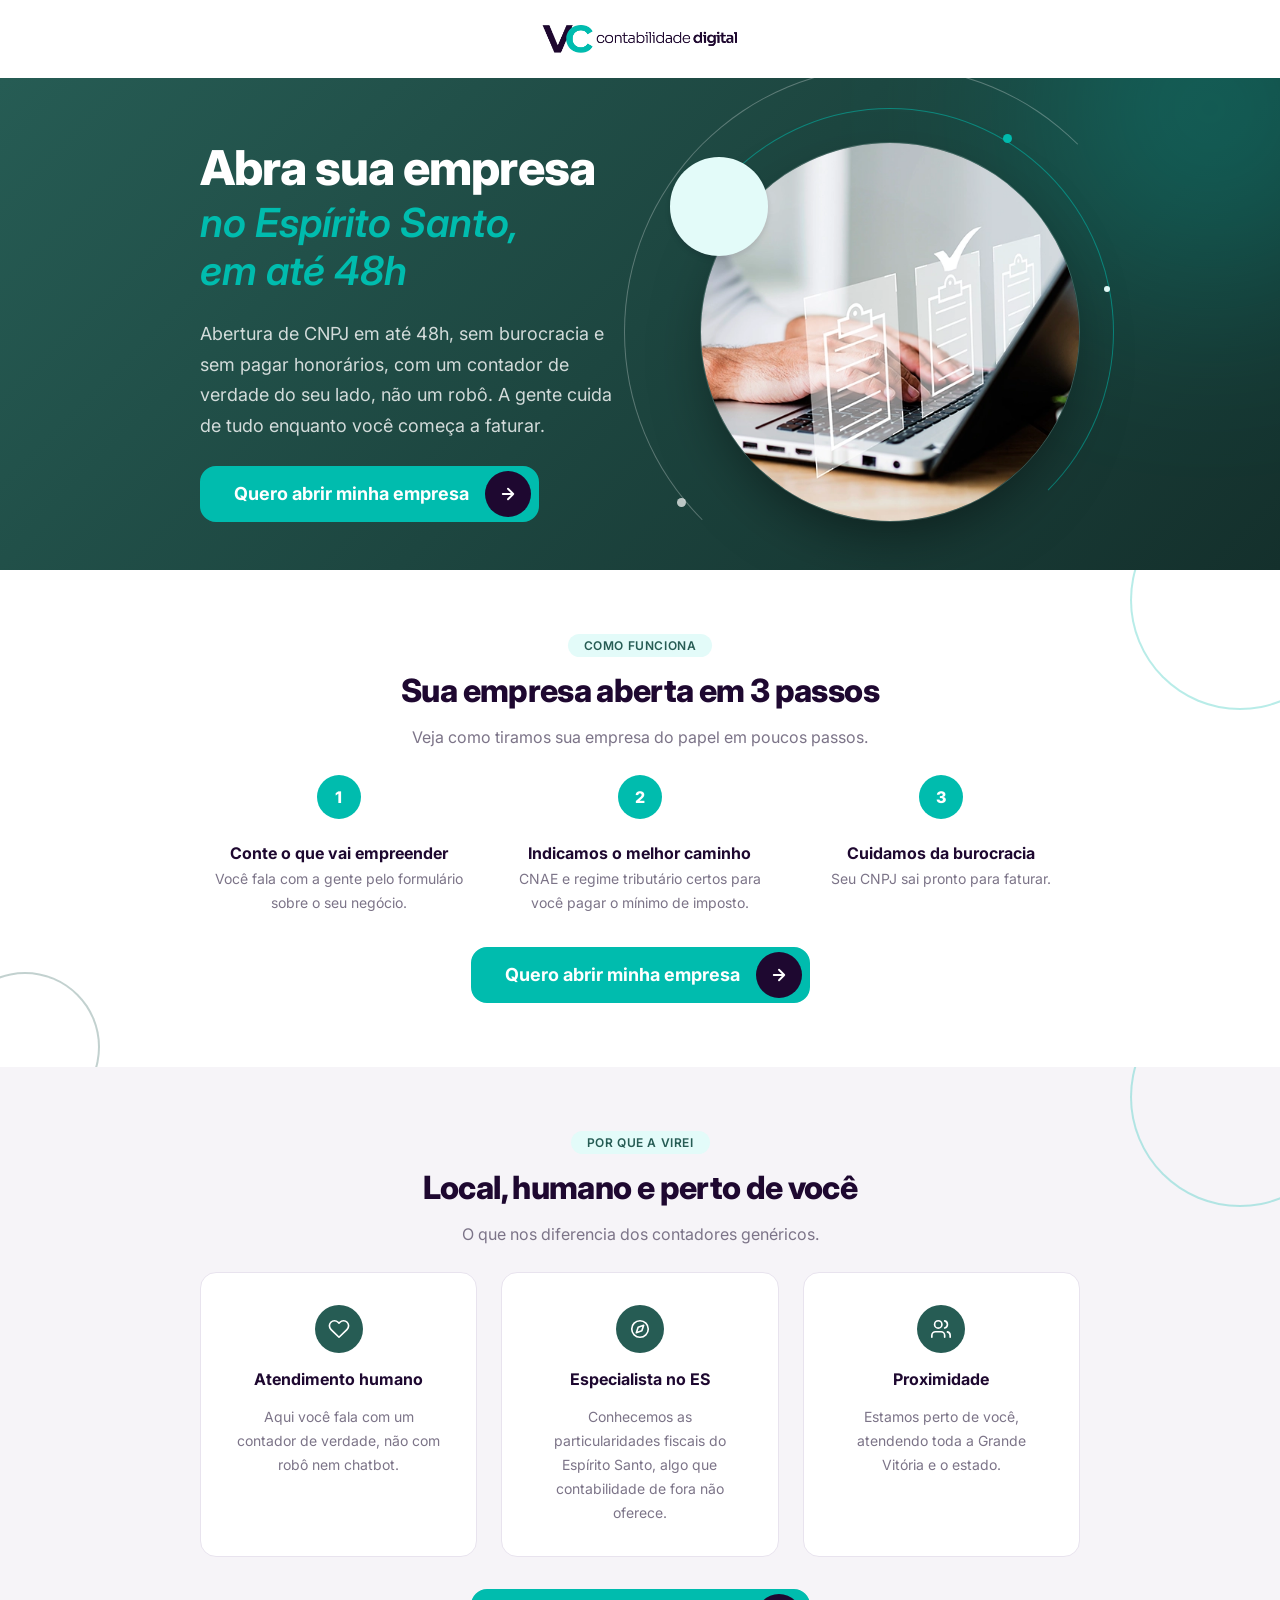
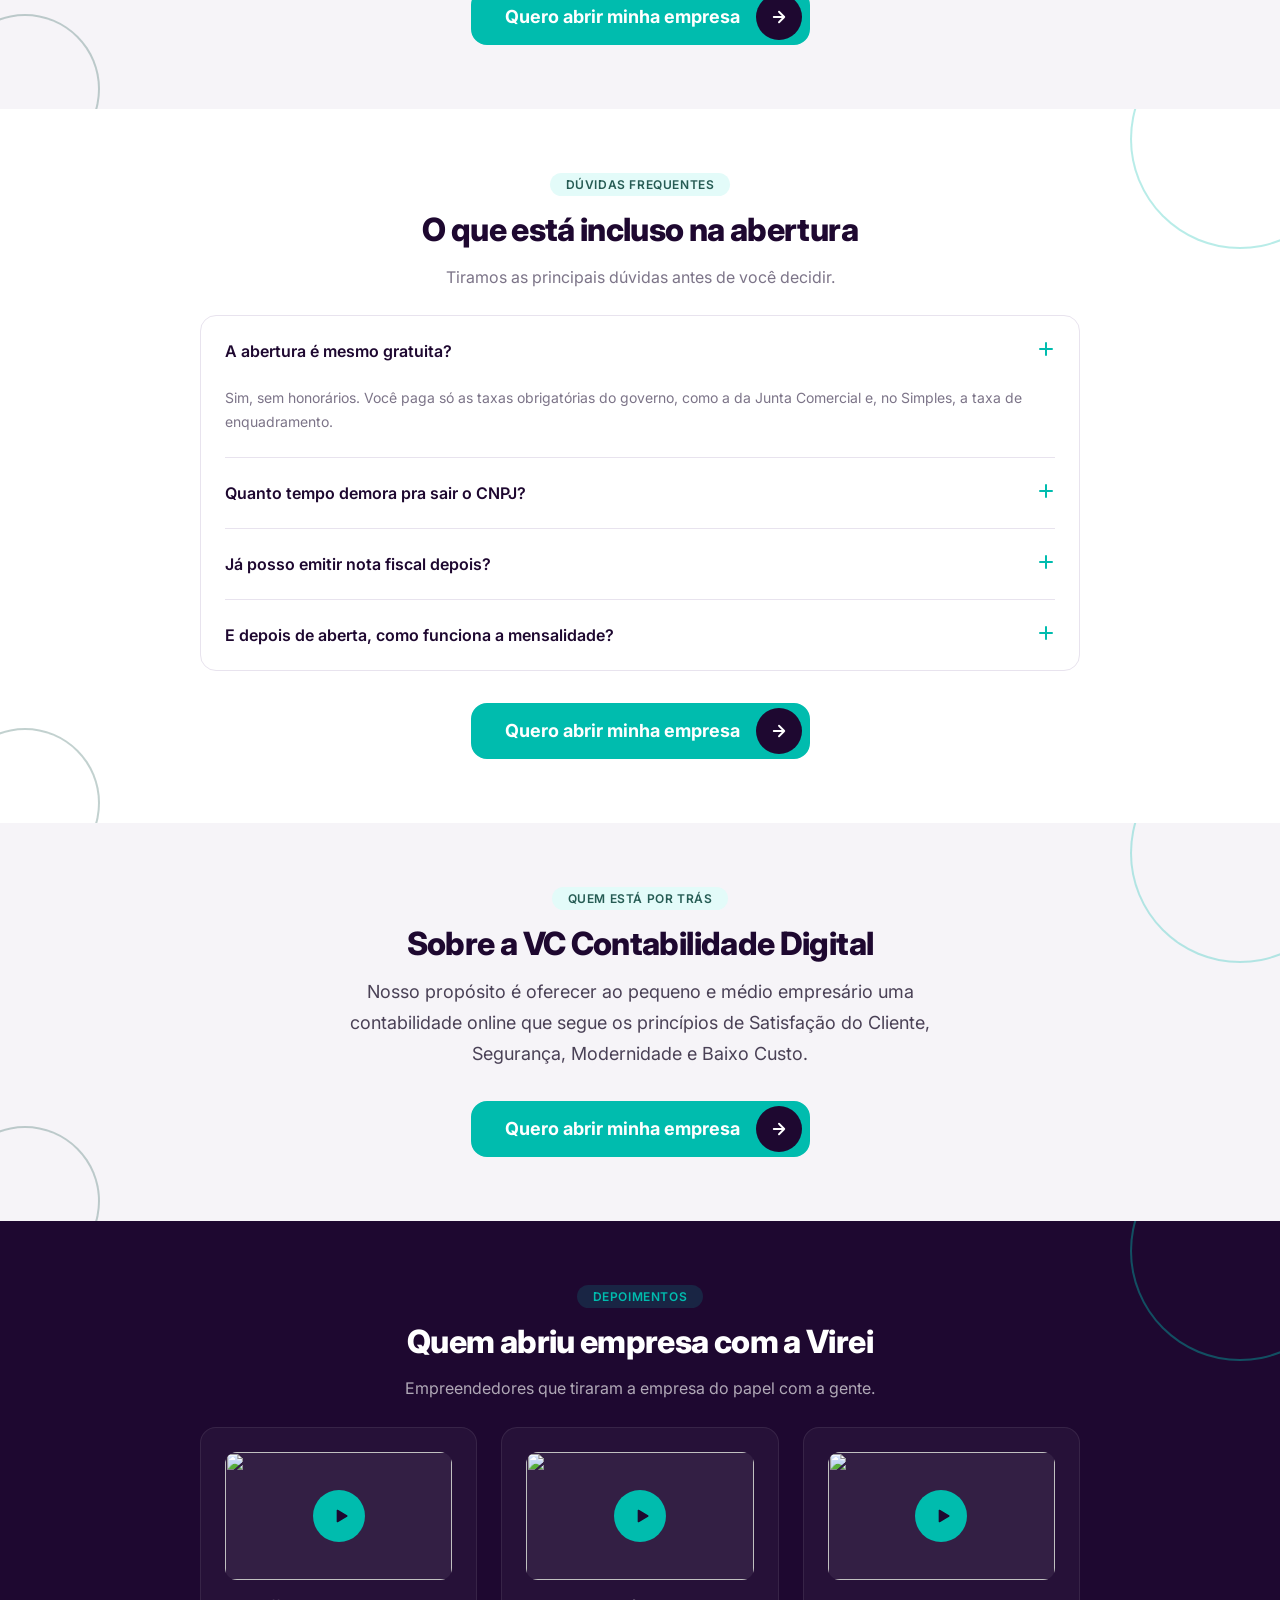
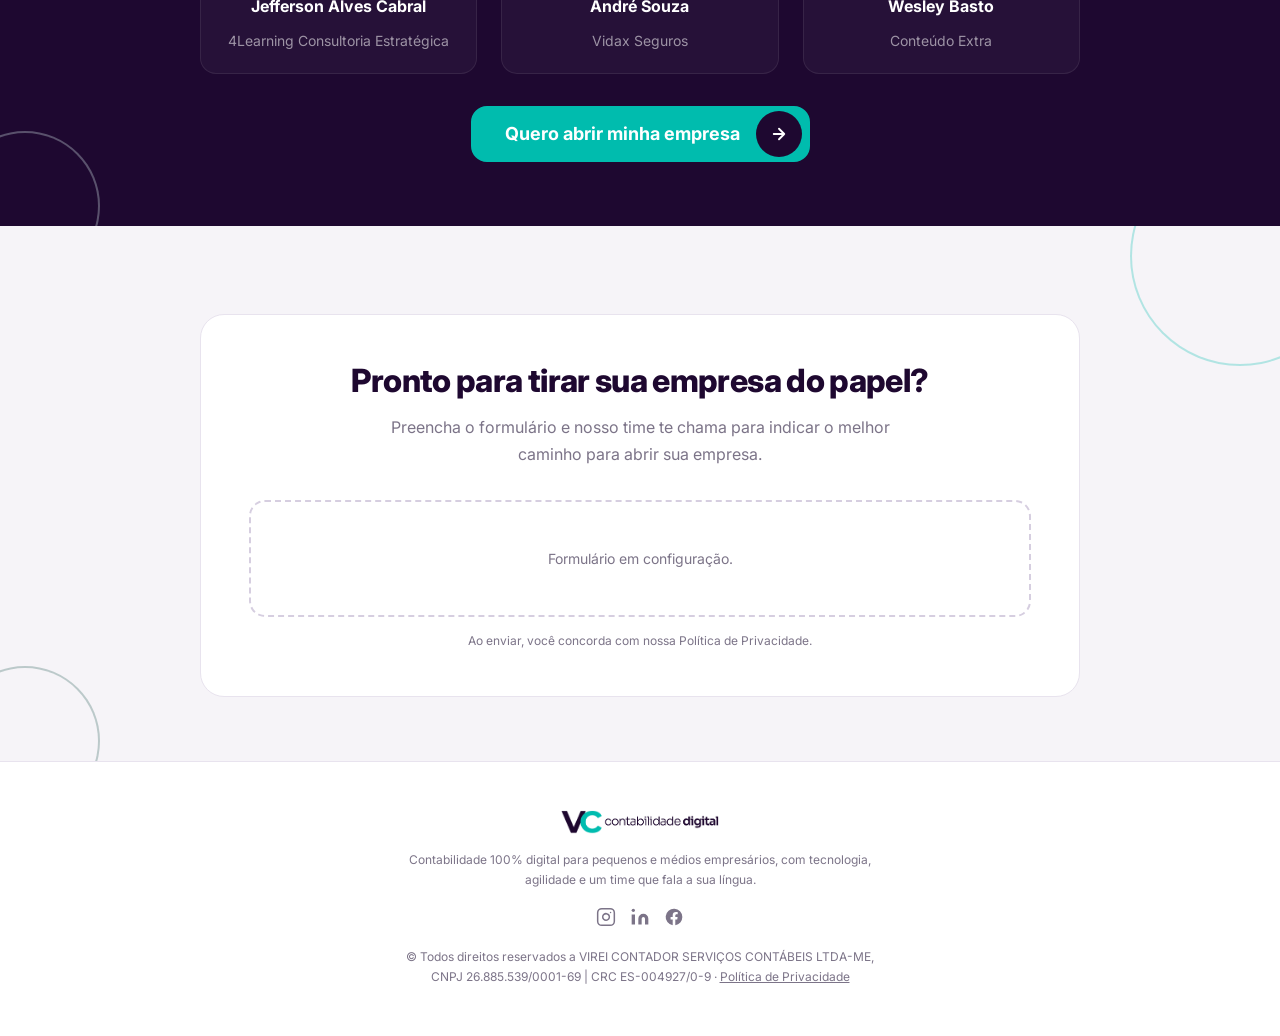
==== commit 589254ca: "Use standard Inter font for hero accent line, add section orbit arcs Replace the Playfair Display se" ====
--- a/abertura-de-empresa/index.html
+++ b/abertura-de-empresa/index.html
@@ -8,7 +8,7 @@
   <link rel="icon" type="image/webp" href="/assets/vireicontador/favicon_vireicontador.webp">
   <link rel="preconnect" href="https://fonts.googleapis.com">
   <link rel="preconnect" href="https://fonts.gstatic.com" crossorigin>
-  <link href="https://fonts.googleapis.com/css2?family=Inter:wght@400;500;600;700;800&family=Playfair+Display:ital,wght@1,500;1,600&display=swap" rel="stylesheet">
+  <link href="https://fonts.googleapis.com/css2?family=Inter:ital,wght@0,400;0,500;0,600;0,700;0,800;1,600&display=swap" rel="stylesheet">
   <link rel="stylesheet" href="/assets/vireicontador/lp-funis.css">
 </head>
 <body>
--- a/assets/vireicontador/lp-funis.css
+++ b/assets/vireicontador/lp-funis.css
@@ -60,7 +60,7 @@
 a { color: inherit; text-decoration: none; }
 img { display: block; max-width: 100%; }
 ul, ol { list-style: none; }
-.container { width: min(720px, calc(100% - 48px)); margin: 0 auto; }
+.container { position: relative; z-index: 1; width: min(720px, calc(100% - 48px)); margin: 0 auto; }
 
 /* ───────── BUTTON ───────── */
 .btn {
@@ -94,7 +94,7 @@
   color: var(--color-text-inverse); text-wrap: balance;
 }
 .lp-hero__title-script {
-  font-family: 'Playfair Display', serif; font-style: italic; font-weight: 500;
+  font-family: var(--font-heading); font-style: italic; font-weight: 600;
   font-size: clamp(var(--font-size-2xl), 5vw, var(--font-size-4xl));
   line-height: 1.2; color: var(--color-primary); text-wrap: balance;
 }
@@ -128,13 +128,30 @@
 .btn--split .btn__circle svg { width: 18px; height: 18px; }
 
 /* ───────── CTA de seção ───────── */
-.lp-section__cta { margin-top: var(--space-xl); }
-.lp-section--center .lp-section__cta { display: flex; justify-content: center; }
+.lp-section__cta { margin-top: var(--space-xl); display: flex; justify-content: center; }
 
 /* ───────── SECTION ───────── */
-.lp-section { padding-block: var(--space-3xl); }
+.lp-section { position: relative; overflow: hidden; padding-block: var(--space-3xl); text-align: center; }
 .lp-section--alt { background-color: var(--color-background-alt); }
 .lp-section--dark { background-color: var(--color-background-dark); }
+
+.lp-section::before, .lp-section::after {
+  content: ''; position: absolute; border-radius: 50%; pointer-events: none; z-index: 0;
+  border: 2px solid transparent;
+}
+.lp-section::before {
+  width: 220px; height: 220px; top: -80px; right: -70px;
+  border-bottom-color: rgba(0,188,174,.28); border-left-color: rgba(0,188,174,.28);
+  animation: lp-orbit-spin 22s linear infinite;
+}
+.lp-section::after {
+  width: 150px; height: 150px; bottom: -55px; left: -50px;
+  border-top-color: rgba(38,92,84,.28); border-right-color: rgba(38,92,84,.28);
+  animation: lp-orbit-spin 28s linear infinite reverse;
+}
+.lp-section--dark::before { border-bottom-color: rgba(0,188,174,.4); border-left-color: rgba(0,188,174,.4); }
+.lp-section--dark::after { border-top-color: rgba(227,251,249,.3); border-right-color: rgba(227,251,249,.3); }
+@media (prefers-reduced-motion: reduce) { .lp-section::before, .lp-section::after { animation: none; } }
 .lp-section__eyebrow {
   display: inline-flex; padding: 4px var(--space-md); background-color: var(--color-primary-light);
   color: var(--color-secondary); border-radius: 9999px; font-size: var(--font-size-xs); font-weight: 600;
@@ -146,7 +163,7 @@
   letter-spacing: var(--letter-spacing-tight); margin-block-end: var(--space-md);
 }
 .lp-section--dark .lp-section__title { color: var(--color-text-inverse); }
-.lp-section__desc { font-size: var(--font-size-base); line-height: var(--line-height-relaxed); color: var(--color-text-muted); max-width: 56ch; }
+.lp-section__desc { font-size: var(--font-size-base); line-height: var(--line-height-relaxed); color: var(--color-text-muted); max-width: 56ch; margin-inline: auto; }
 .lp-section--dark .lp-section__desc { color: rgba(255,255,255,.65); }
 
 /* ───────── PAIN LIST ───────── */
@@ -154,13 +171,13 @@
 .lp-pain li {
   display: flex; align-items: flex-start; gap: var(--space-md); padding: var(--space-md) var(--space-lg);
   background-color: var(--color-background); border: 1px solid var(--color-border); border-radius: var(--radius-lg);
-  font-size: var(--font-size-base); color: var(--color-text-body); line-height: var(--line-height-snug);
+  font-size: var(--font-size-base); color: var(--color-text-body); line-height: var(--line-height-snug); text-align: left;
 }
 .lp-pain svg { width: 20px; height: 20px; flex-shrink: 0; margin-top: 2px; color: var(--color-secondary); }
 
 /* ───────── STEPS ───────── */
 .lp-steps { display: flex; flex-direction: column; gap: var(--space-lg); margin-block-start: var(--space-lg); }
-.lp-step { display: flex; gap: var(--space-lg); align-items: flex-start; }
+.lp-step { display: flex; gap: var(--space-lg); align-items: center; }
 .lp-step__no {
   flex-shrink: 0; display: inline-grid; place-items: center; width: 44px; height: 44px;
   border-radius: var(--radius-full); background-color: var(--color-primary); color: #fff;
@@ -181,18 +198,14 @@
 
 /* ───────── DIFERENCIAL EM CARDS ───────── */
 .lp-diff-grid { display: grid; grid-template-columns: 1fr; gap: var(--space-lg); margin-block-start: var(--space-lg); }
-.lp-diff-card { display: flex; flex-direction: column; gap: var(--space-md); padding: var(--space-xl); background-color: var(--color-background); border: 1px solid var(--color-border); border-radius: var(--radius-xl); }
+.lp-diff-card { display: flex; flex-direction: column; align-items: center; gap: var(--space-md); padding: var(--space-xl); background-color: var(--color-background); border: 1px solid var(--color-border); border-radius: var(--radius-xl); }
 .lp-diff-card__icon { display: inline-grid; place-items: center; width: 48px; height: 48px; border-radius: var(--radius-full); background-color: var(--color-secondary); color: #fff; }
 .lp-diff-card__icon svg { width: 22px; height: 22px; }
 .lp-diff-card__title { font-size: var(--font-size-base); font-weight: 700; color: var(--color-text-strong); }
 .lp-diff-card__desc { font-size: var(--font-size-sm); line-height: var(--line-height-relaxed); color: var(--color-text-muted); }
 @media (min-width: 860px) { .lp-diff-grid { grid-template-columns: repeat(3, 1fr); } }
 
-/* ───────── SOBRE (trust block centrado) ───────── */
-.lp-section--center { text-align: center; }
-.lp-section--center .lp-section__title,
-.lp-section--center .lp-section__desc,
-.lp-section--center .lp-section__eyebrow { margin-inline: auto; }
+/* ───────── SOBRE (destaque de texto maior) ───────── */
 .lp-section--center .lp-section__desc { max-width: 60ch; font-size: var(--font-size-lg); color: var(--color-text-body); }
 
 /* ───────── FAQ ───────── */
@@ -201,11 +214,11 @@
 .lp-faq__item:last-child { border-bottom: none; }
 .lp-faq__trigger { list-style: none; cursor: pointer; display: flex; align-items: center; justify-content: space-between; gap: var(--space-lg); width: 100%; padding-block: var(--space-lg); }
 .lp-faq__trigger::-webkit-details-marker { display: none; }
-.lp-faq__question { font-size: var(--font-size-base); font-weight: 600; color: var(--color-text-strong); }
+.lp-faq__question { font-size: var(--font-size-base); font-weight: 600; color: var(--color-text-strong); text-align: left; }
 .lp-faq__icon { flex-shrink: 0; color: var(--color-primary); }
 .lp-faq__icon .v { transform-origin: 9px 9px; transition: transform .2s ease, opacity .2s ease; }
 details[open] > .lp-faq__trigger .lp-faq__icon .v { transform: rotate(90deg) scaleX(0); opacity: 0; }
-.lp-faq__answer { font-size: var(--font-size-sm); line-height: var(--line-height-relaxed); color: var(--color-text-muted); padding-block-end: var(--space-lg); }
+.lp-faq__answer { font-size: var(--font-size-sm); line-height: var(--line-height-relaxed); color: var(--color-text-muted); padding-block-end: var(--space-lg); text-align: left; }
 .lp-faq__answer ul { list-style: disc; padding-inline-start: 1.3em; display: flex; flex-direction: column; gap: var(--space-xs); }
 
 /* ───────── SOCIAL PROOF ───────── */
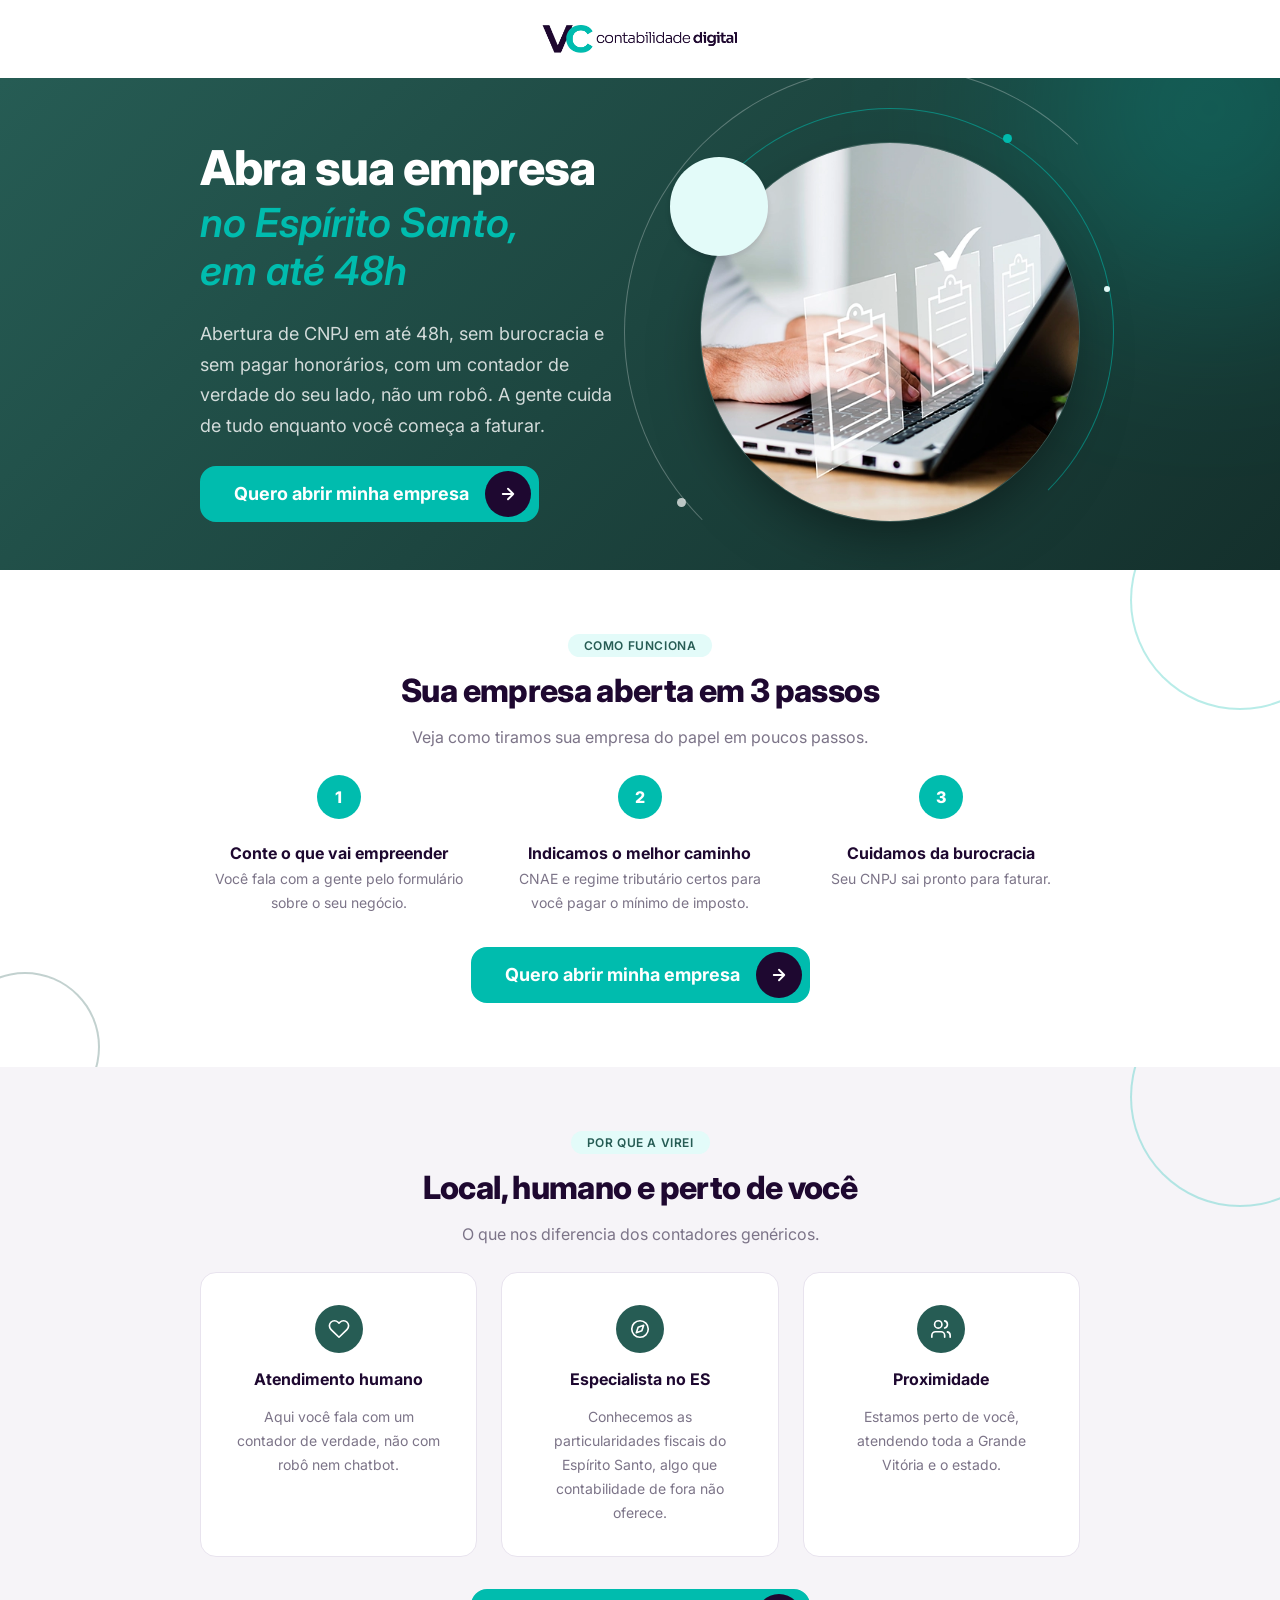
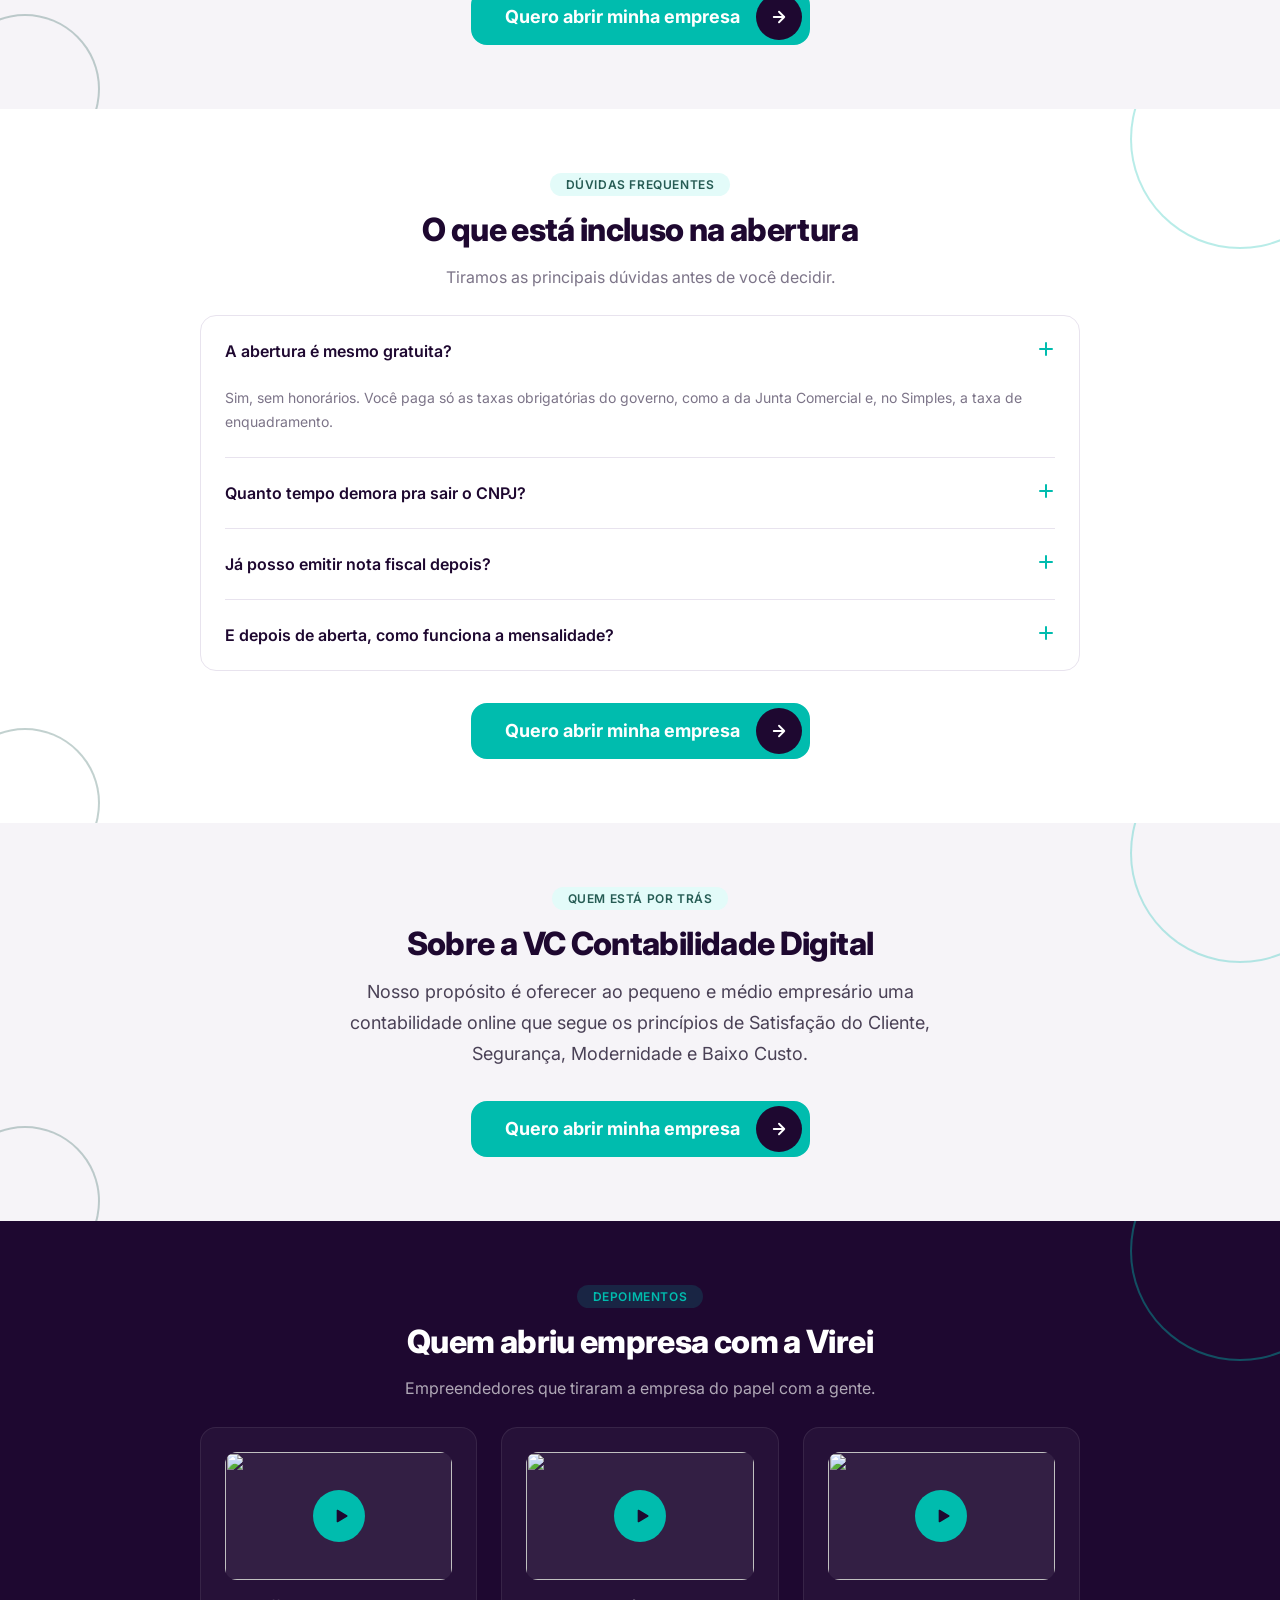
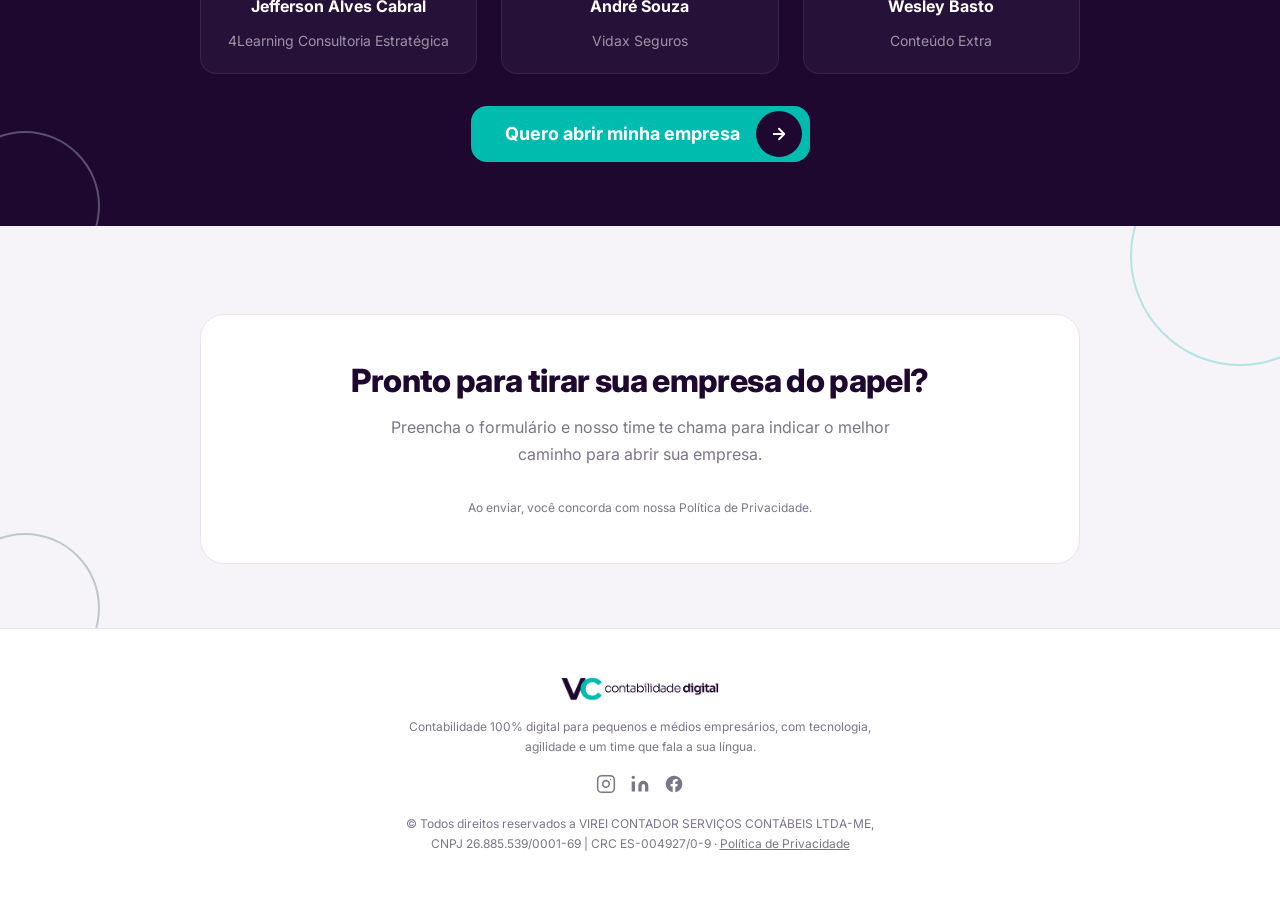
==== commit ed78f280: "Embed live HubSpot form on the 3 funnel LPs Replace the placeholder form containers with the real hs" ====
--- a/abertura-de-empresa/index.html
+++ b/abertura-de-empresa/index.html
@@ -216,8 +216,10 @@
     <div class="lp-form">
       <h2 class="lp-section__title">Pronto para tirar sua empresa do papel?</h2>
       <p class="lp-section__desc" style="margin-inline:auto">Preencha o formulário e nosso time te chama para indicar o melhor caminho para abrir sua empresa.</p>
-      <!-- Embed do formulário HubSpot vai aqui (nome, WhatsApp, "qual o ramo da empresa que vai abrir?") -->
-      <div class="lp-form__embed" id="hubspot-form-abertura-empresa">Formulário em configuração.</div>
+      <div class="lp-form__embed">
+        <script src="https://js.hsforms.net/forms/embed/51408650.js" defer></script>
+        <div class="hs-form-frame" data-region="na1" data-form-id="0152e24d-8e69-463d-ab88-47a989d77035" data-portal-id="51408650"></div>
+      </div>
       <p class="lp-form__lgpd">Ao enviar, você concorda com nossa <a href="/politica-de-privacidade">Política de Privacidade</a>.</p>
     </div>
   </div>
--- a/assets/vireicontador/lp-funis.css
+++ b/assets/vireicontador/lp-funis.css
@@ -235,7 +235,9 @@
 
 /* ───────── FORM / OFERTA ───────── */
 .lp-form { background-color: var(--color-background); border-radius: var(--radius-2xl); border: 1px solid var(--color-border); padding: var(--space-2xl); margin-block-start: var(--space-lg); text-align: center; }
-.lp-form__embed { margin-block-start: var(--space-xl); padding: var(--space-2xl); border: 2px dashed var(--color-border-strong); border-radius: var(--radius-xl); color: var(--color-text-muted); font-size: var(--font-size-sm); }
+.lp-form__embed { margin-block-start: var(--space-xl); max-width: 480px; margin-inline: auto; text-align: left; }
+.lp-form__embed .hs-form-frame { width: 100%; }
+.lp-form__embed iframe { width: 100% !important; }
 .lp-form__lgpd { margin-block-start: var(--space-md); font-size: var(--font-size-xs); color: var(--color-text-muted); }
 
 /* ───────── FOOTER ───────── */
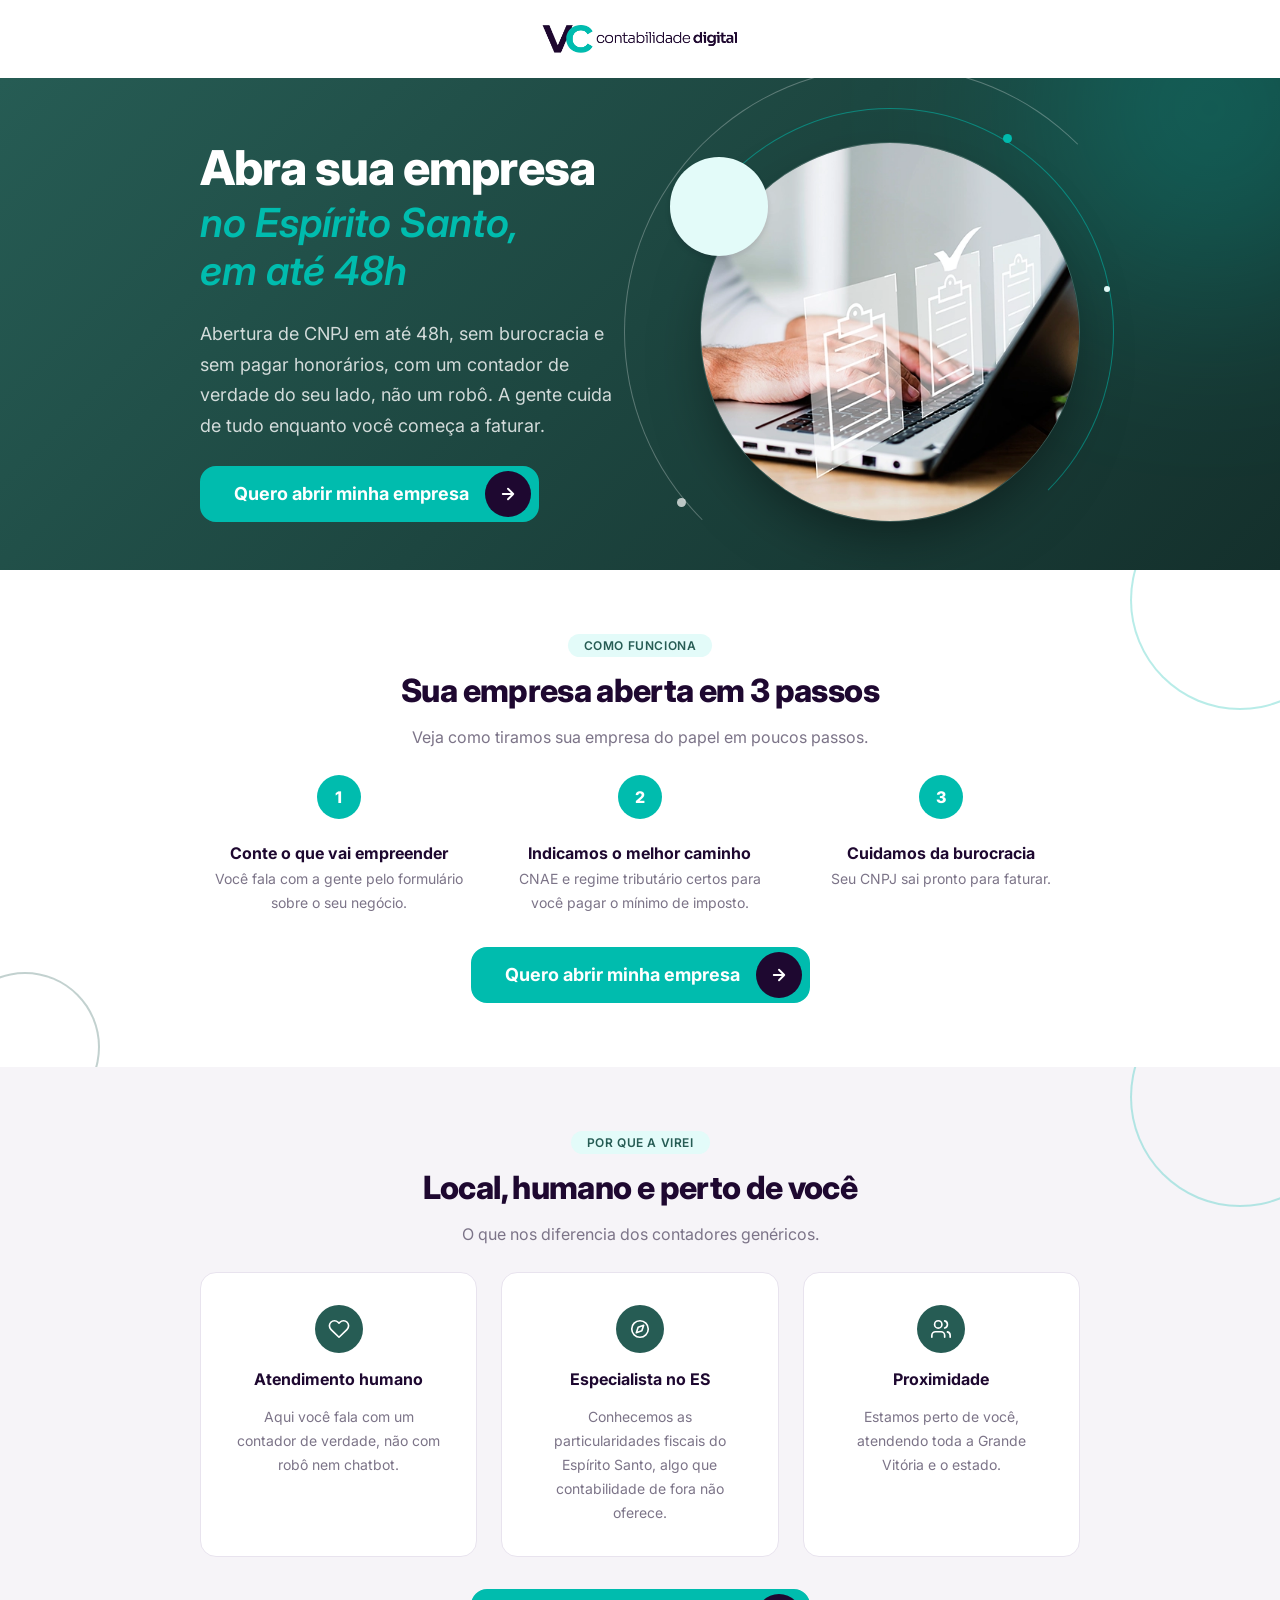
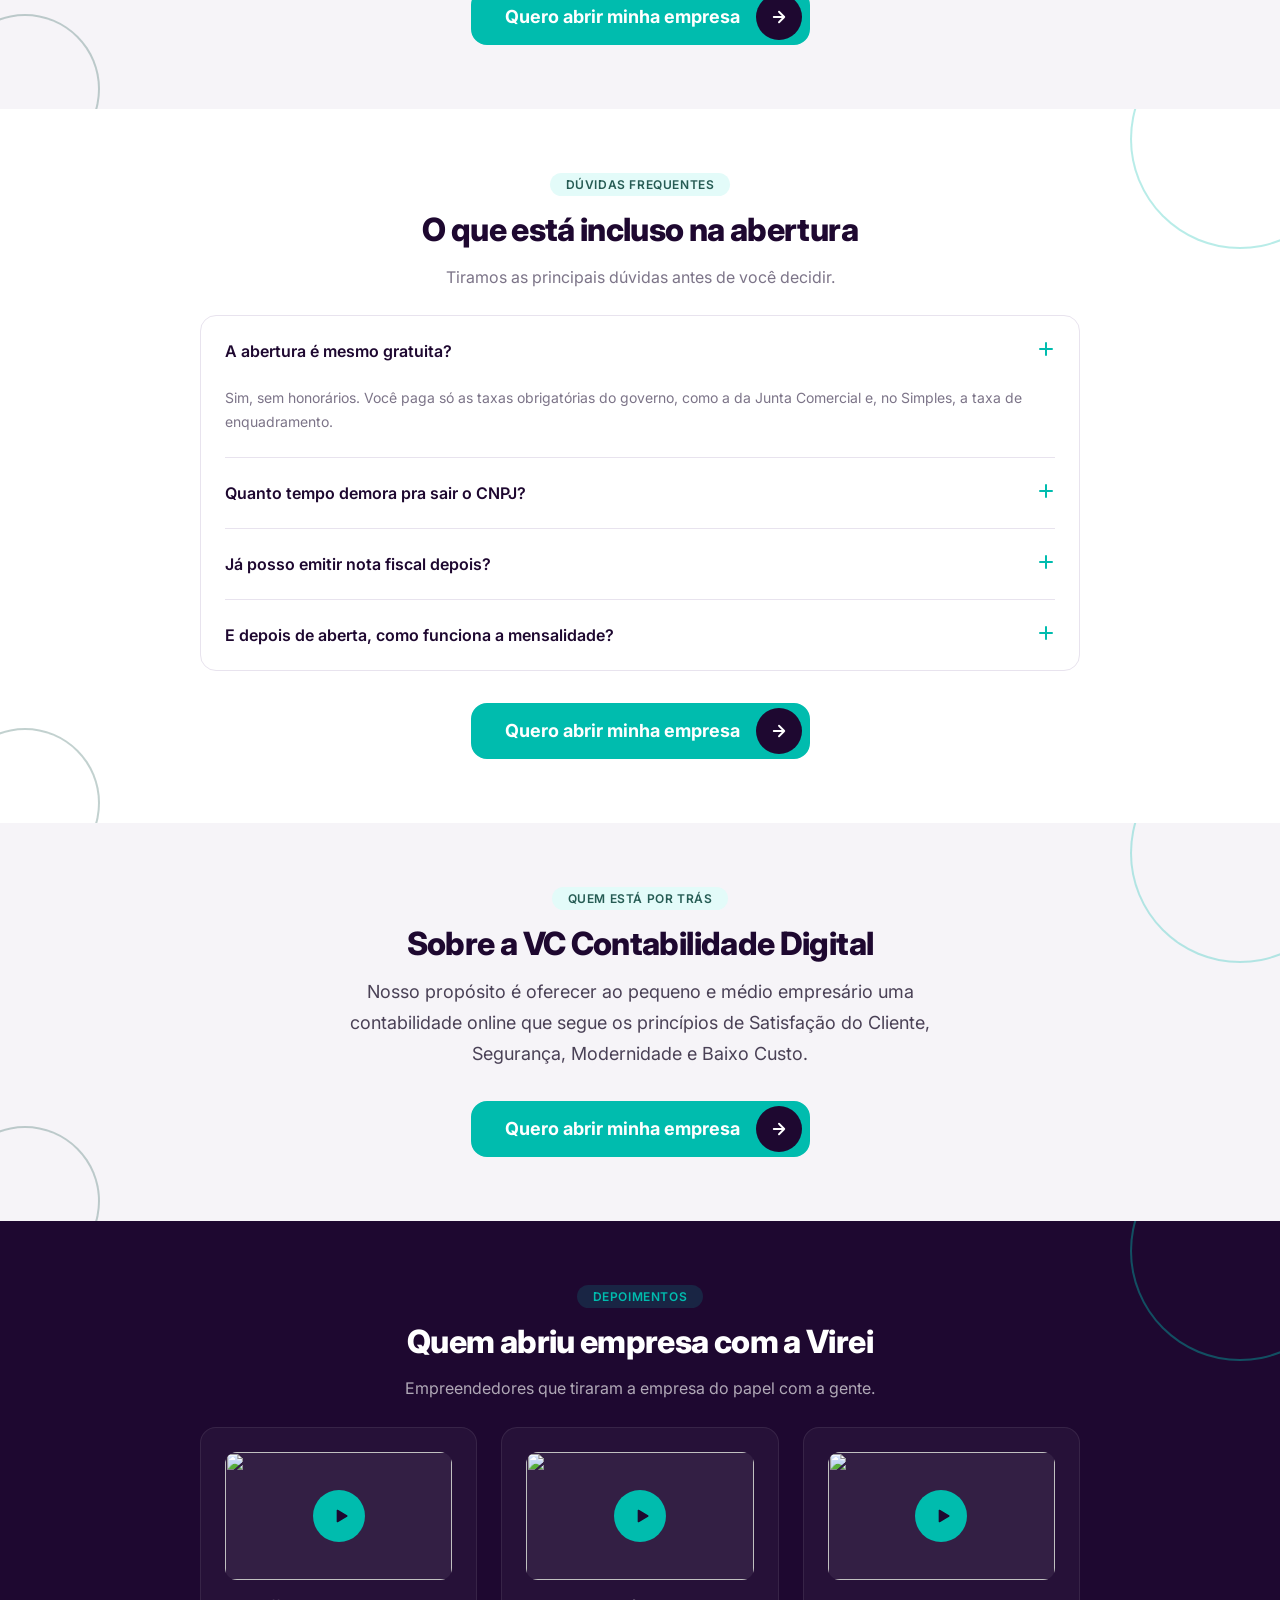
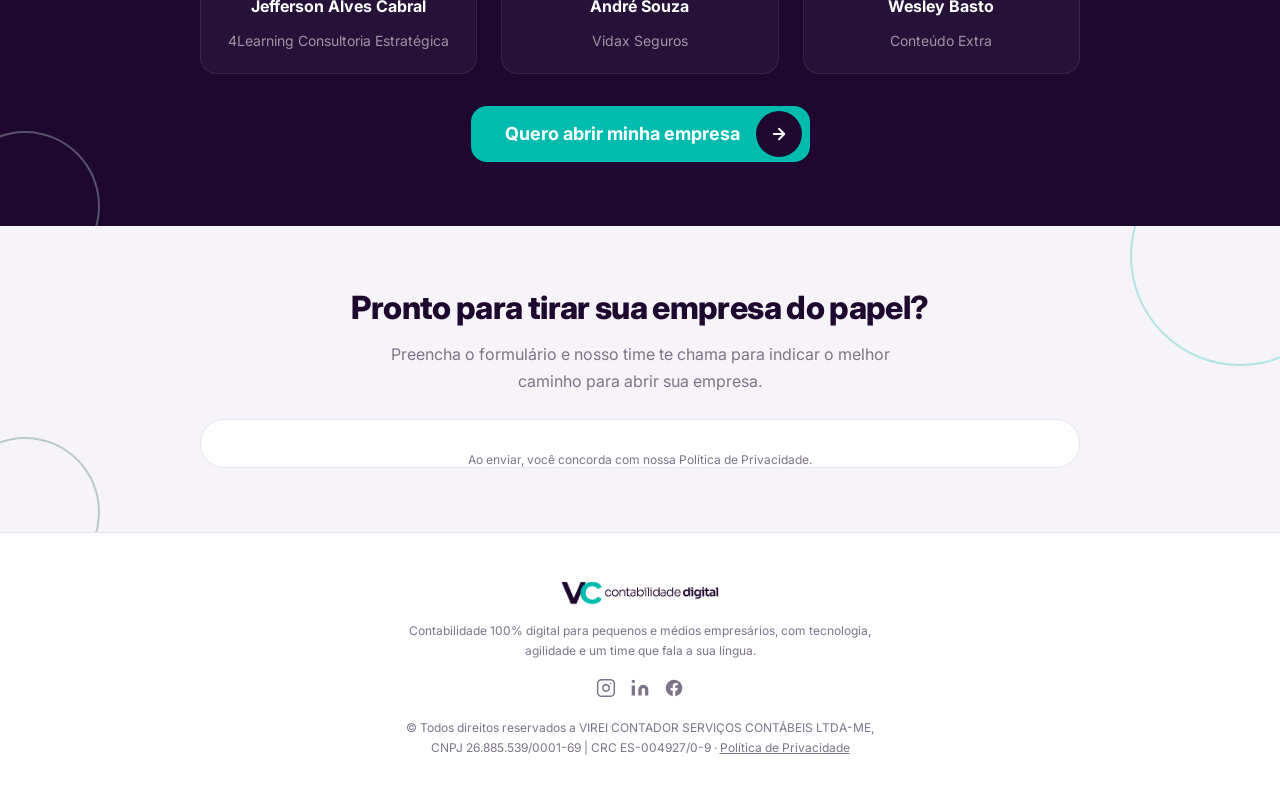
==== commit fe44c1c6: "Move form heading/description outside the white card Previously the title and description sat inside" ====
--- a/abertura-de-empresa/index.html
+++ b/abertura-de-empresa/index.html
@@ -1,6 +1,13 @@
 <!DOCTYPE html>
 <html lang="pt-BR">
 <head>
+  <!-- Google Tag Manager -->
+  <script>(function(w,d,s,l,i){w[l]=w[l]||[];w[l].push({'gtm.start':
+  new Date().getTime(),event:'gtm.js'});var f=d.getElementsByTagName(s)[0],
+  j=d.createElement(s),dl=l!='dataLayer'?'&l='+l:'';j.async=true;j.src=
+  'https://www.googletagmanager.com/gtm.js?id='+i+dl;f.parentNode.insertBefore(j,f);
+  })(window,document,'script','dataLayer','GTM-WXGJLJJ');</script>
+  <!-- End Google Tag Manager -->
   <meta charset="UTF-8">
   <meta name="viewport" content="width=device-width, initial-scale=1.0">
   <title>Abra sua Empresa no Espírito Santo em até 48h, VC Contabilidade Digital</title>
@@ -12,6 +19,10 @@
   <link rel="stylesheet" href="/assets/vireicontador/lp-funis.css">
 </head>
 <body>
+<!-- Google Tag Manager (noscript) -->
+<noscript><iframe src="https://www.googletagmanager.com/ns.html?id=GTM-WXGJLJJ"
+height="0" width="0" style="display:none;visibility:hidden"></iframe></noscript>
+<!-- End Google Tag Manager (noscript) -->
 
 <svg xmlns="http://www.w3.org/2000/svg" style="display:none">
   <symbol id="icon-arrow" viewBox="0 0 24 24" fill="none" stroke="currentColor" stroke-width="2.5" stroke-linecap="round" stroke-linejoin="round"><path d="M5 12h14M12 5l7 7-7 7"/></symbol>
@@ -213,12 +224,12 @@
 <!-- OFERTA + FORMULÁRIO -->
 <section class="lp-section lp-section--alt" id="formulario">
   <div class="container">
+    <h2 class="lp-section__title">Pronto para tirar sua empresa do papel?</h2>
+    <p class="lp-section__desc" style="margin-inline:auto">Preencha o formulário e nosso time te chama para indicar o melhor caminho para abrir sua empresa.</p>
     <div class="lp-form">
-      <h2 class="lp-section__title">Pronto para tirar sua empresa do papel?</h2>
-      <p class="lp-section__desc" style="margin-inline:auto">Preencha o formulário e nosso time te chama para indicar o melhor caminho para abrir sua empresa.</p>
       <div class="lp-form__embed">
-        <script src="https://js.hsforms.net/forms/embed/51408650.js" defer></script>
-        <div class="hs-form-frame" data-region="na1" data-form-id="0152e24d-8e69-463d-ab88-47a989d77035" data-portal-id="51408650"></div>
+        <script src="https://js.hsforms.net/forms/embed/developer/51408650.js" defer></script>
+        <div class="hs-form-html" data-region="na1" data-form-id="0152e24d-8e69-463d-ab88-47a989d77035" data-portal-id="51408650"></div>
       </div>
       <p class="lp-form__lgpd">Ao enviar, você concorda com nossa <a href="/politica-de-privacidade">Política de Privacidade</a>.</p>
     </div>
--- a/assets/vireicontador/lp-funis.css
+++ b/assets/vireicontador/lp-funis.css
@@ -234,11 +234,95 @@
 @media (min-width: 860px) { .lp-clients { grid-template-columns: repeat(3,1fr); } }
 
 /* ───────── FORM / OFERTA ───────── */
-.lp-form { background-color: var(--color-background); border-radius: var(--radius-2xl); border: 1px solid var(--color-border); padding: var(--space-2xl); margin-block-start: var(--space-lg); text-align: center; }
+.lp-form { background-color: var(--color-background); border-radius: var(--radius-2xl); border: 1px solid var(--color-border); margin-block-start: var(--space-lg); text-align: center; }
 .lp-form__embed { margin-block-start: var(--space-xl); max-width: 480px; margin-inline: auto; text-align: left; }
-.lp-form__embed .hs-form-frame { width: 100%; }
-.lp-form__embed iframe { width: 100% !important; }
 .lp-form__lgpd { margin-block-start: var(--space-md); font-size: var(--font-size-xs); color: var(--color-text-muted); }
+
+/* ───────── HUBSPOT FORM (estilo da marca) ───────── */
+.lp-form__embed, .lp-form__embed * { font-family: var(--font-body) !important; }
+.lp-form__embed h3 { font-size: var(--font-size-xl) !important; font-weight: 800 !important; color: var(--color-text-strong) !important; margin: 0 0 var(--space-md) 0 !important; }
+.lp-form__embed .hs-form-private-warning { color: var(--color-text-body) !important; font-size: var(--font-size-sm) !important; margin-bottom: var(--space-lg) !important; line-height: 1.6 !important; background: var(--color-background-alt) !important; padding: var(--space-md) !important; border-radius: var(--radius-md) !important; border-left: 4px solid var(--color-primary) !important; }
+.lp-form__embed .hs-form { display: flex !important; flex-direction: column !important; gap: var(--space-lg) !important; }
+.lp-form__embed .hs-form-field { display: flex !important; flex-direction: column !important; gap: var(--space-xs) !important; margin-bottom: 0 !important; }
+.lp-form__embed .hsfc-Row { margin-bottom: var(--space-lg) !important; }
+.lp-form__embed label, .lp-form__embed .hsfc-FieldLabel { font-size: var(--font-size-sm) !important; font-weight: 600 !important; color: var(--color-text-strong) !important; margin-bottom: var(--space-xs) !important; display: block !important; }
+.lp-form__embed .hs-form-required, .lp-form__embed .hsfc-FieldLabel__RequiredIndicator { color: #E0455F !important; margin-left: 2px !important; }
+
+.lp-form__embed input:not([type="submit"]):not([type="radio"]):not([type="checkbox"]),
+.lp-form__embed textarea,
+.lp-form__embed select {
+  width: 100% !important; padding: 12px var(--space-md) !important;
+  border: 1.5px solid var(--color-border) !important; border-radius: var(--radius-lg) !important;
+  font-size: var(--font-size-base) !important; font-family: var(--font-body) !important;
+  color: var(--color-text-strong) !important; background: var(--color-background-alt) !important;
+  box-sizing: border-box !important; transition: border-color .15s ease, background-color .15s ease !important;
+}
+.lp-form__embed input::placeholder, .lp-form__embed textarea::placeholder { color: var(--color-text-muted) !important; }
+.lp-form__embed input:not([type="submit"]):not([type="radio"]):not([type="checkbox"]):hover,
+.lp-form__embed textarea:hover, .lp-form__embed select:hover { border-color: var(--color-border-strong) !important; background: var(--color-background) !important; }
+.lp-form__embed input:not([type="submit"]):not([type="radio"]):not([type="checkbox"]):focus,
+.lp-form__embed textarea:focus, .lp-form__embed select:focus {
+  outline: none !important; border-color: var(--color-primary) !important; background: var(--color-background) !important;
+  box-shadow: 0 0 0 3px rgba(0,188,174,.15) !important;
+}
+.lp-form__embed select {
+  appearance: none !important;
+  background-image: url("data:image/svg+xml;charset=UTF-8,%3csvg xmlns='http://www.w3.org/2000/svg' viewBox='0 0 24 24' fill='none' stroke='%237C7488' stroke-width='2.5' stroke-linecap='round' stroke-linejoin='round'%3e%3cpolyline points='6 9 12 15 18 9'%3e%3c/polyline%3e%3c/svg%3e") !important;
+  background-repeat: no-repeat !important; background-position: right 12px center !important; background-size: 16px !important;
+  padding-right: 36px !important;
+}
+/* Campo de telefone (seletor de país + número) do formulário HubSpot */
+.lp-form__embed .hsfc-PhoneInput { align-items: stretch !important; }
+.lp-form__embed .hsfc-PhoneInput__FlagAndCaret {
+  align-self: stretch !important; height: auto !important; box-sizing: border-box !important;
+  padding: 12px var(--space-sm) !important; background: var(--color-background-alt) !important;
+  border: 1.5px solid var(--color-border) !important; border-right: none !important;
+  border-radius: var(--radius-lg) 0 0 var(--radius-lg) !important;
+  transition: border-color .15s ease, background-color .15s ease !important;
+}
+.lp-form__embed .hsfc-PhoneInput__FlagAndCaret:hover { border-color: var(--color-border-strong) !important; background: var(--color-background) !important; }
+.lp-form__embed .hsfc-PhoneInput > input.hsfc-TextInput[type="tel"] {
+  border-radius: 0 var(--radius-lg) var(--radius-lg) 0 !important; border-left: none !important;
+}
+.lp-form__embed input[type="radio"], .lp-form__embed input[type="checkbox"] { margin-right: var(--space-sm) !important; cursor: pointer !important; accent-color: var(--color-primary) !important; width: 18px !important; height: 18px !important; }
+.lp-form__embed input[type="radio"] + label, .lp-form__embed input[type="checkbox"] + label { font-weight: 400 !important; color: var(--color-text-body) !important; cursor: pointer !important; display: inline !important; margin-left: 6px !important; }
+.lp-form__embed fieldset { border: none !important; padding: 0 !important; margin: 0 !important; }
+.lp-form__embed fieldset legend { font-size: var(--font-size-sm) !important; font-weight: 600 !important; color: var(--color-text-strong) !important; margin-bottom: var(--space-sm) !important; display: block !important; width: 100% !important; padding: 0 !important; }
+
+.lp-form__embed .hs-form-field-error input:not([type="submit"]), .lp-form__embed .hs-form-field-error textarea, .lp-form__embed .hs-form-field-error select { border-color: #E0455F !important; background: #FDEEEF !important; }
+.lp-form__embed .hs-error-msgs, .lp-form__embed .hsfc-Error { color: #E0455F !important; font-size: var(--font-size-xs) !important; margin-top: var(--space-xs) !important; font-weight: 500 !important; list-style: none !important; padding: 0 !important; }
+
+.lp-form__embed .hs-form-field-actions,
+.lp-form__embed .hsfc-NavigationRow__Buttons {
+  display: flex !important; gap: var(--space-md) !important; margin-top: var(--space-sm) !important; width: 100% !important;
+}
+.lp-form__embed input[type="submit"], .lp-form__embed button[type="submit"], .lp-form__embed .hs-button,
+.lp-form__embed .hsfc-Button {
+  flex: 1 !important; width: auto !important; background-color: var(--color-primary) !important; color: #fff !important; border: none !important;
+  border-radius: var(--radius-xl) !important; padding: var(--space-md) var(--space-xl) !important;
+  font-size: var(--font-size-base) !important; font-weight: 700 !important; cursor: pointer !important;
+  transition: background-color .15s ease, transform .15s ease !important;
+}
+.lp-form__embed input[type="submit"]:hover, .lp-form__embed button[type="submit"]:hover, .lp-form__embed .hs-button:hover,
+.lp-form__embed .hsfc-Button:hover { background-color: var(--color-primary-hover) !important; transform: translateY(-1px) !important; }
+.lp-form__embed .hs-button.hs-button-secondary,
+.lp-form__embed .hsfc-NavigationRow__Buttons .hsfc-Button:first-child:not(:last-child) { background-color: var(--color-background-alt) !important; color: var(--color-text-strong) !important; }
+.lp-form__embed .hs-button.hs-button-secondary:hover,
+.lp-form__embed .hsfc-NavigationRow__Buttons .hsfc-Button:first-child:not(:last-child):hover { background-color: var(--color-border) !important; }
+
+.lp-form__embed .submitted-message, .lp-form__embed .hs-form-submission-confirmation {
+  padding: var(--space-lg) !important; background: var(--color-primary-light) !important;
+  border: 1.5px solid var(--color-primary) !important; border-radius: var(--radius-lg) !important;
+  color: var(--color-secondary) !important; font-size: var(--font-size-base) !important; font-weight: 500 !important; text-align: center !important;
+}
+.lp-form__embed .hs-field-desc { font-size: var(--font-size-xs) !important; color: var(--color-text-muted) !important; margin-top: var(--space-xs) !important; }
+.lp-form__embed .hs-form-progress { margin-bottom: var(--space-xl) !important; }
+.lp-form__embed .hs-form-progress-indicator { background: var(--color-primary-light) !important; border-radius: var(--radius-md) !important; overflow: hidden !important; }
+.lp-form__embed .hs-form-progress-bar { background: var(--color-primary) !important; height: 4px !important; }
+@media (max-width: 640px) {
+  .lp-form__embed .hs-form-field-actions,
+  .lp-form__embed .hsfc-NavigationRow__Buttons { flex-direction: column-reverse !important; }
+}
 
 /* ───────── FOOTER ───────── */
 .lp-footer { padding-block: var(--space-2xl); text-align: center; border-top: 1px solid var(--color-border); }
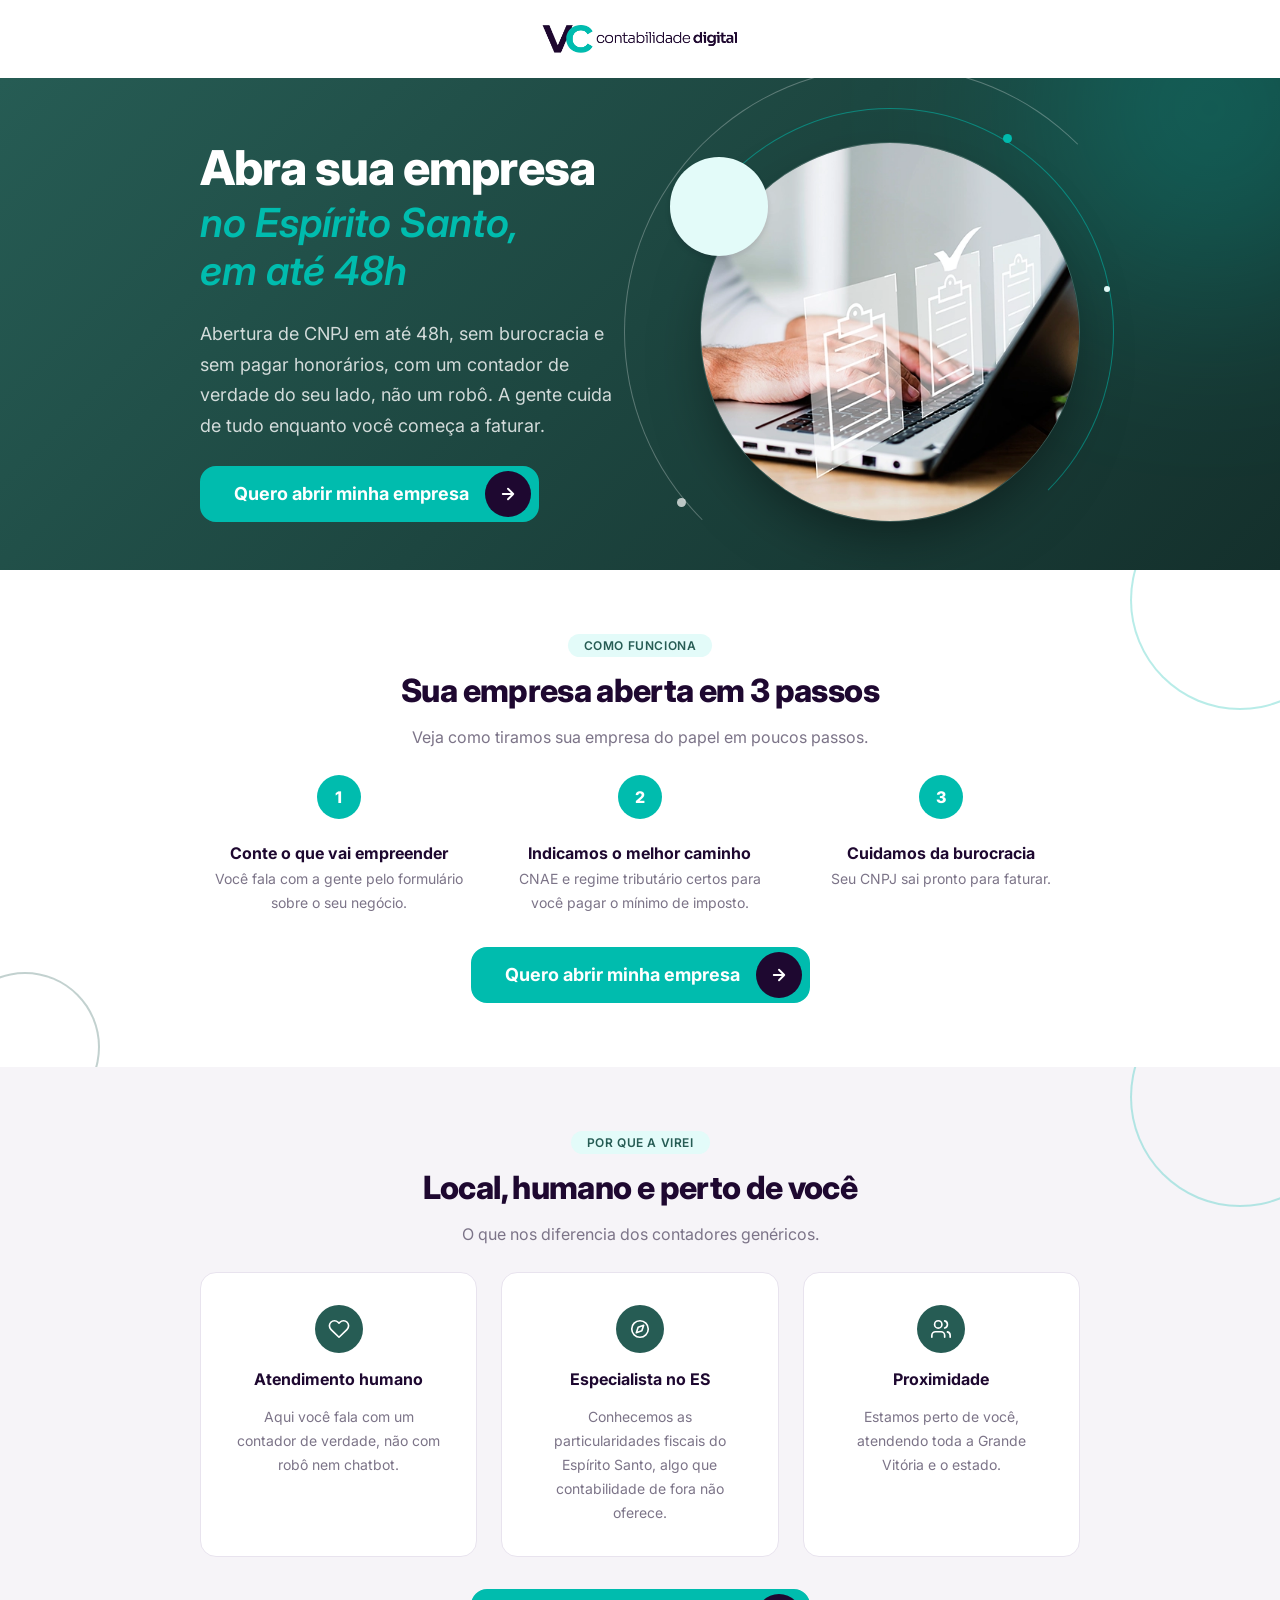
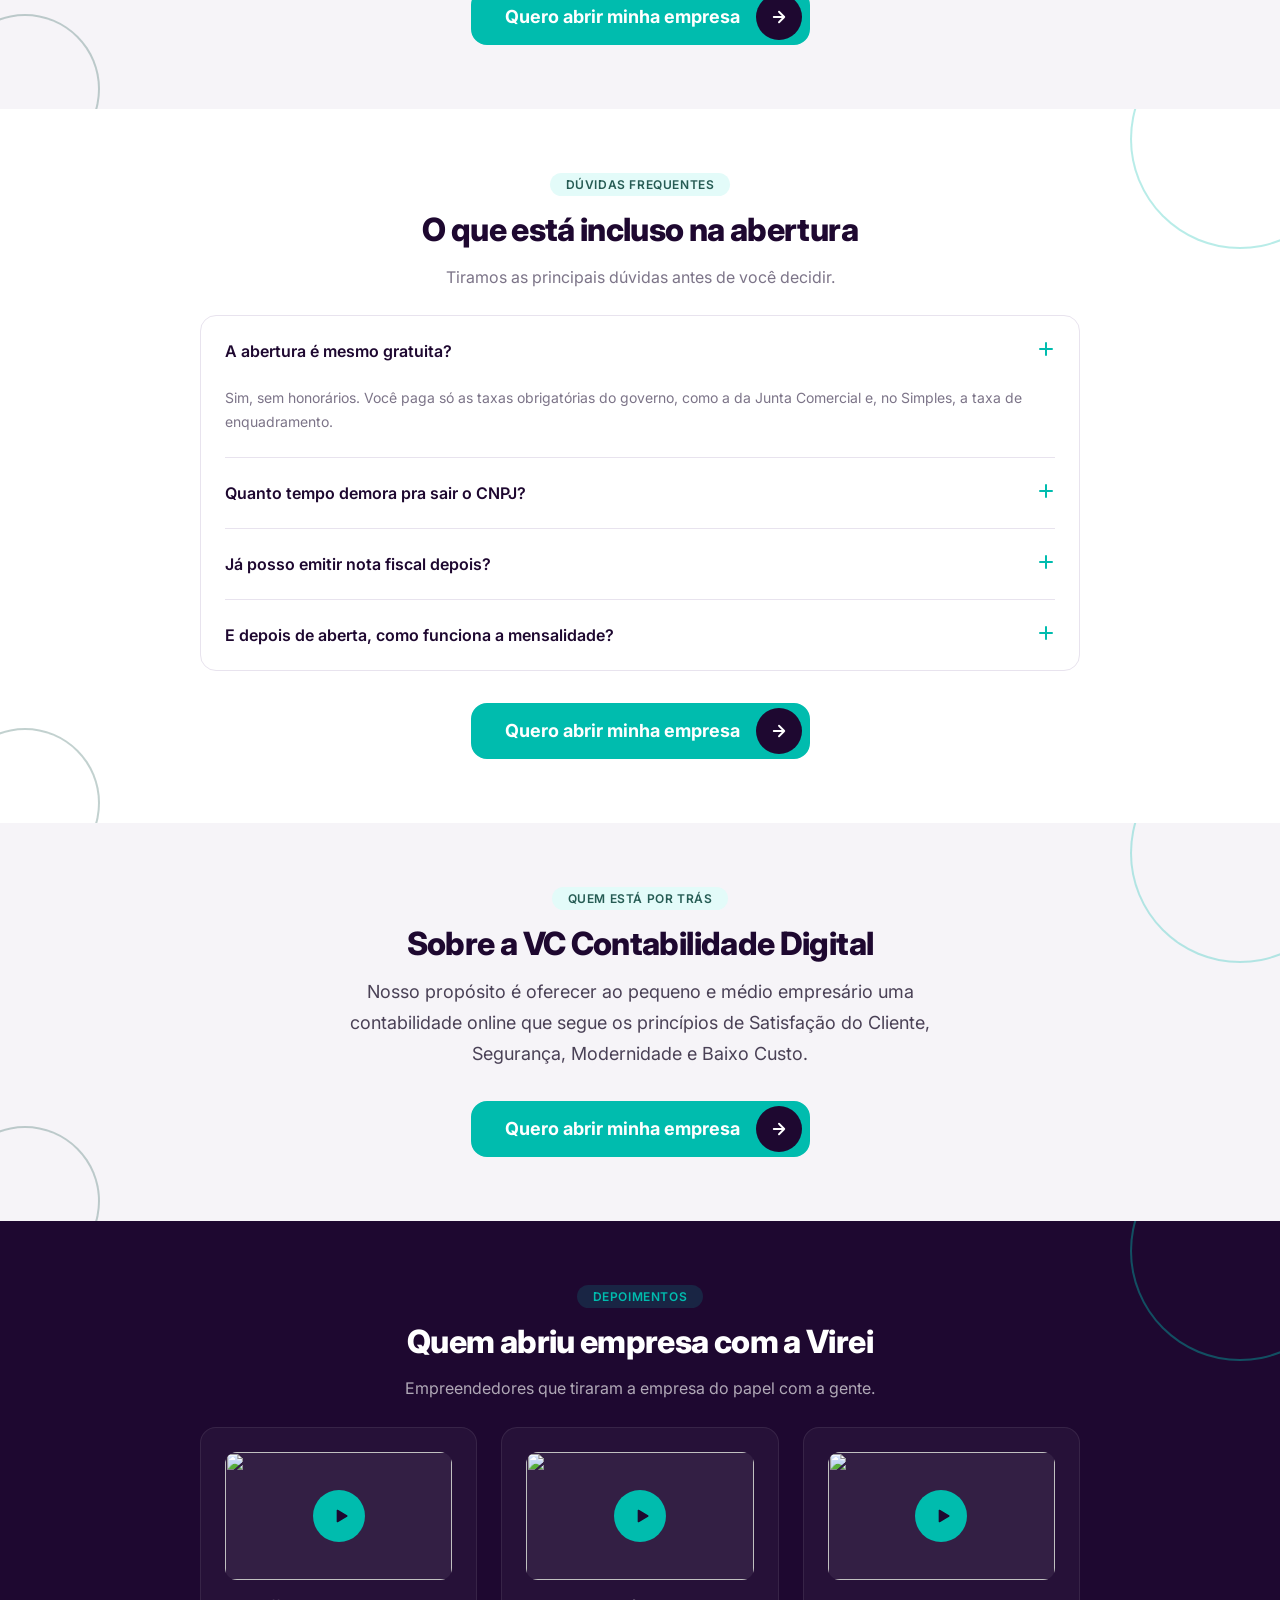
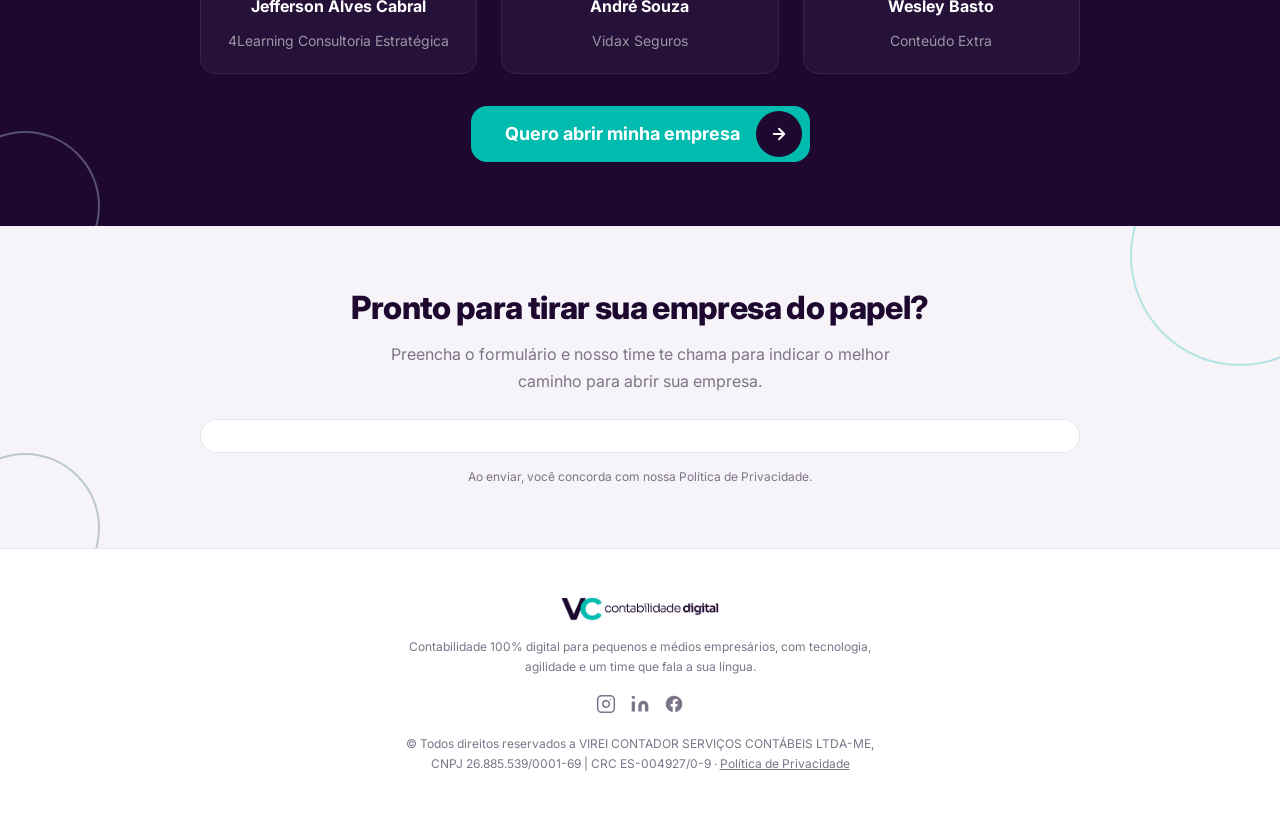
==== commit 9a5dc4de: "Move LGPD notice outside the form card Matches index.html's contact section, where the LGPD line alr" ====
--- a/abertura-de-empresa/index.html
+++ b/abertura-de-empresa/index.html
@@ -231,8 +231,8 @@
         <script src="https://js.hsforms.net/forms/embed/developer/51408650.js" defer></script>
         <div class="hs-form-html" data-region="na1" data-form-id="0152e24d-8e69-463d-ab88-47a989d77035" data-portal-id="51408650"></div>
       </div>
-      <p class="lp-form__lgpd">Ao enviar, você concorda com nossa <a href="/politica-de-privacidade">Política de Privacidade</a>.</p>
-    </div>
+    </div>
+    <p class="lp-form__lgpd">Ao enviar, você concorda com nossa <a href="/politica-de-privacidade">Política de Privacidade</a>.</p>
   </div>
 </section>
 
